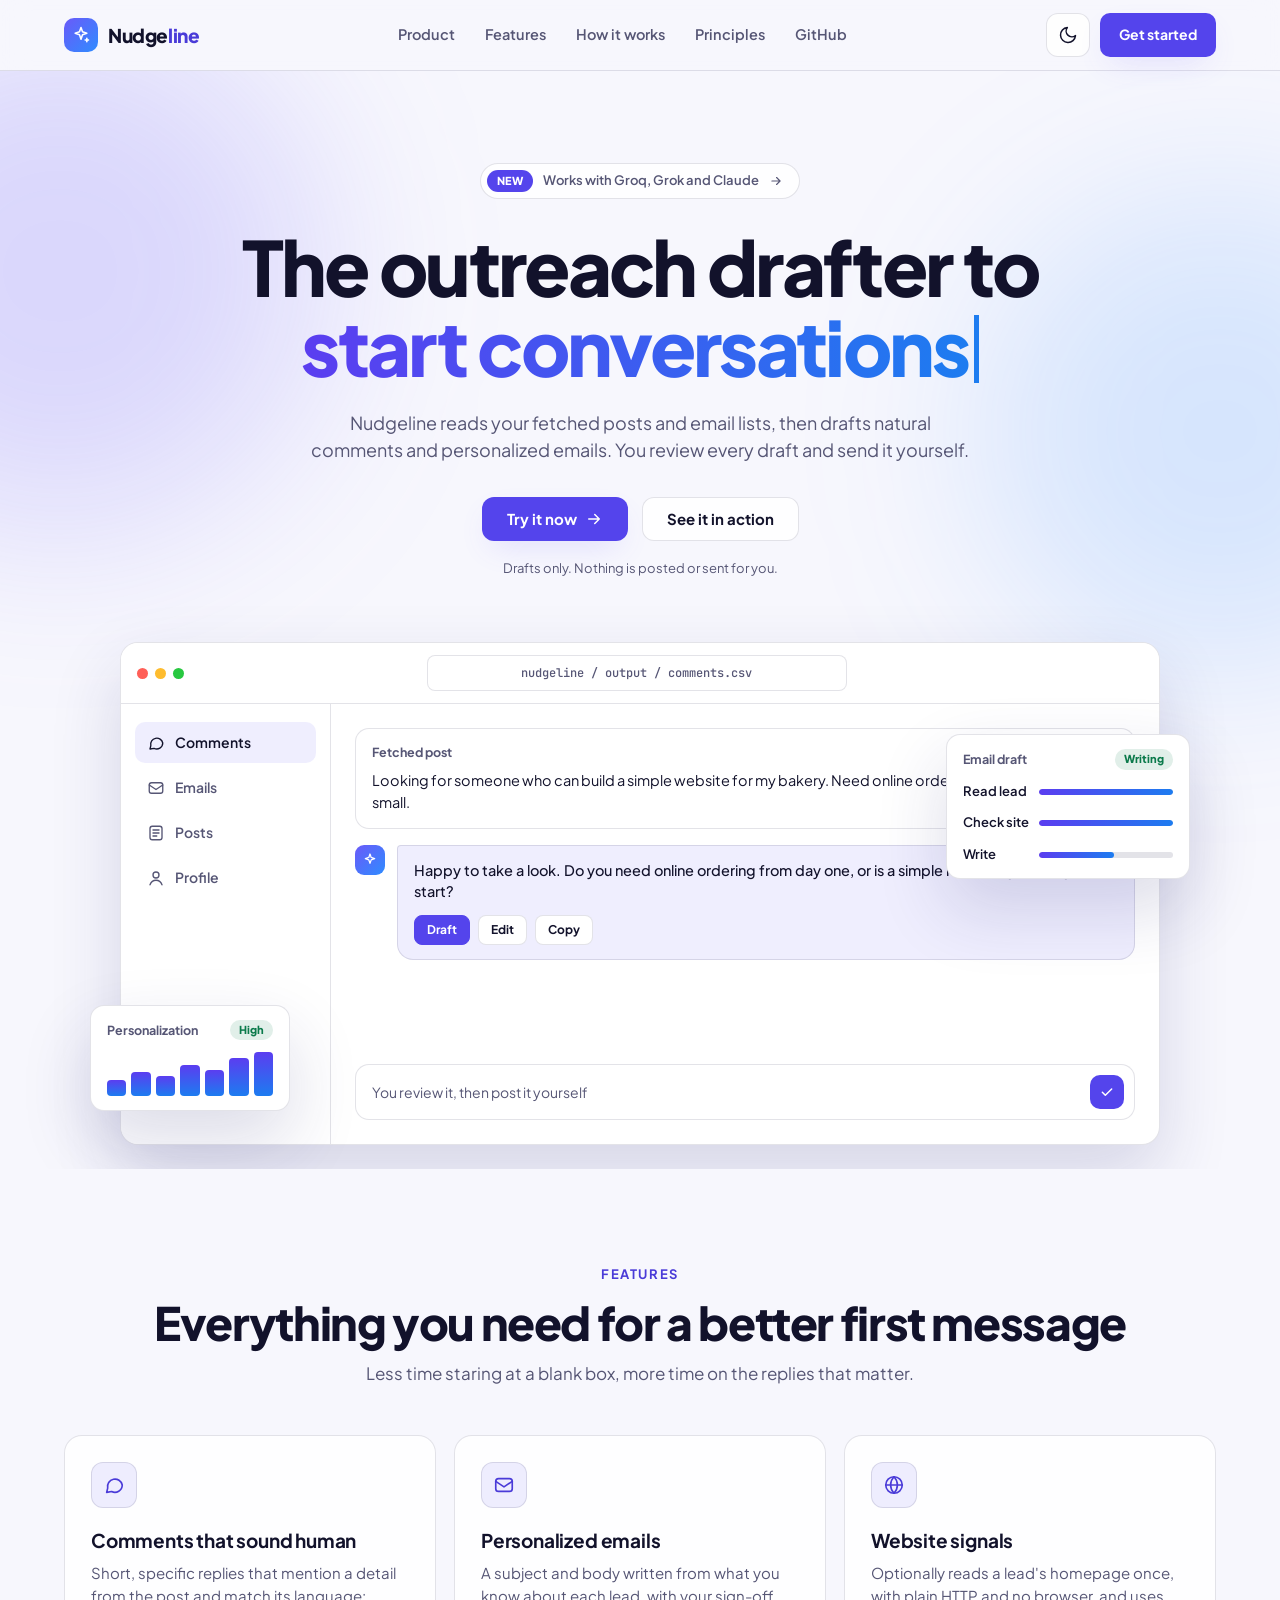
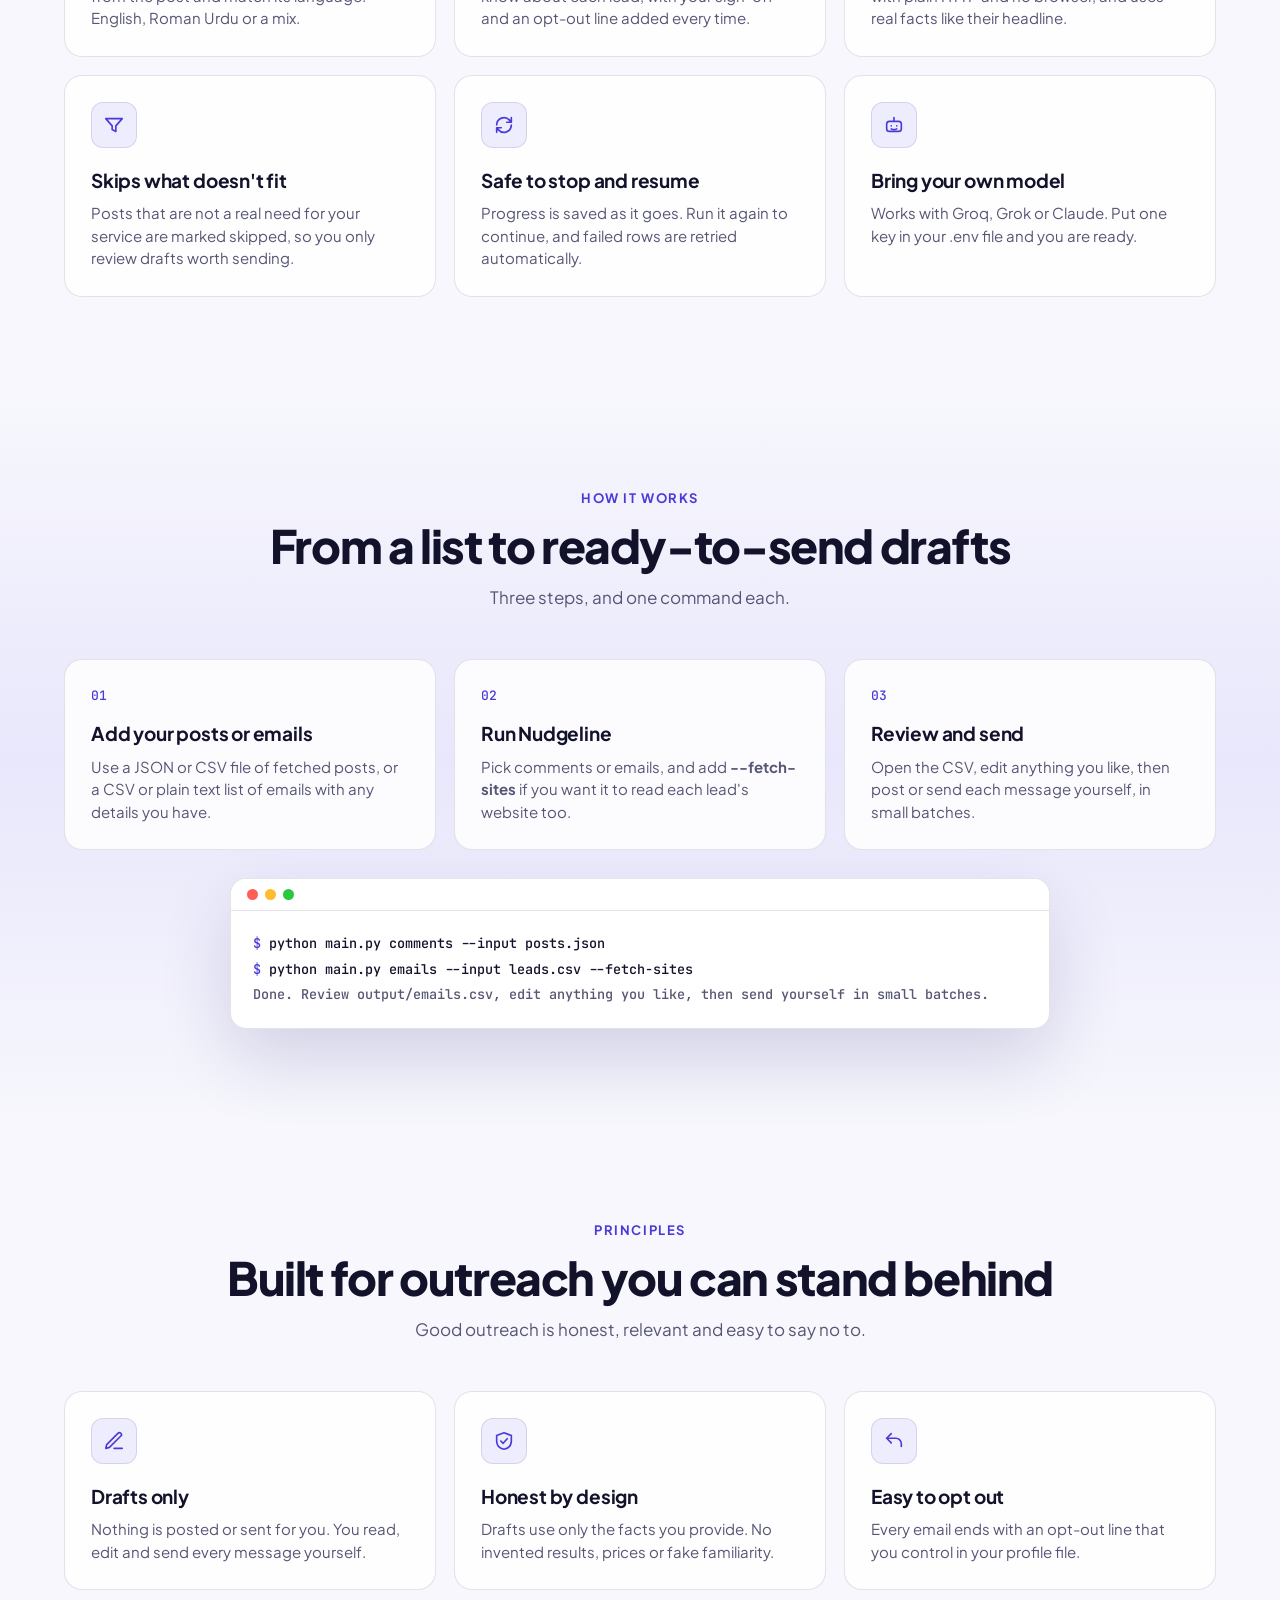
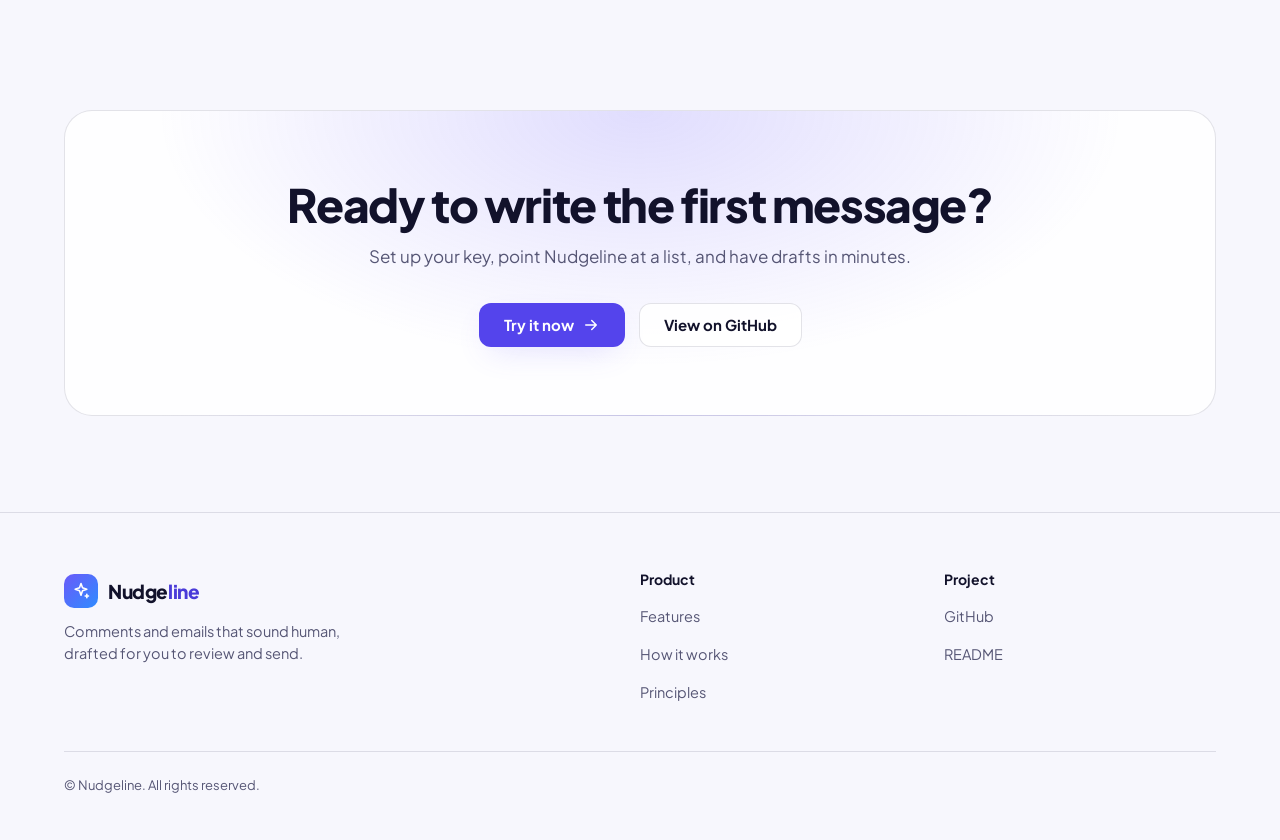
==== frontend/index.html @ d36d8e42 "Add landing page frontend" ====
<!doctype html>
<html lang="en" data-theme="dark">
<head>
  <meta charset="utf-8">
  <meta name="viewport" content="width=device-width, initial-scale=1">
  <title>Nudgeline: comments and emails that sound human</title>
  <meta name="description" content="Nudgeline drafts natural comments and personalized emails for your leads. You review every draft and send it yourself.">
  <meta name="color-scheme" content="dark light">
  <!-- Set the theme before first paint: saved choice, else the visitor's OS setting. -->
  <script>
    (function () {
      var t;
      try { t = localStorage.getItem('nudgeline-theme'); } catch (e) {}
      if (t !== 'light' && t !== 'dark') {
        t = window.matchMedia && window.matchMedia('(prefers-color-scheme: light)').matches ? 'light' : 'dark';
      }
      document.documentElement.setAttribute('data-theme', t);
    })();
  </script>
  <link href="https://fonts.googleapis.com/css2?family=Plus+Jakarta+Sans:wght@400;500;600;700;800&family=JetBrains+Mono:wght@500&display=swap" rel="stylesheet">
  <link rel="stylesheet" href="styles.css">
</head>
<body id="top">

  <header class="nav-wrap">
    <div class="nav">
      <a class="brand" href="#top" aria-label="Nudgeline home">
        <span class="logo"><svg width="20" height="20" viewBox="0 0 24 24" fill="none" stroke="currentColor" stroke-width="1.9" stroke-linecap="round" stroke-linejoin="round" aria-hidden="true"><path d="M12 3l1.8 5.2L19 10l-5.2 1.8L12 17l-1.8-5.2L5 10l5.2-1.8z"/><path d="M19 16v4M17 18h4"/></svg></span>
        <span>Nudge<em>line</em></span>
      </a>
      <nav class="nav-links" aria-label="Primary">
        <a href="#product">Product</a>
        <a href="#features">Features</a>
        <a href="#how">How it works</a>
        <a href="#principles">Principles</a>
        <a href="https://github.com/Hafsa-Anwar65/NudgeLine" target="_blank" rel="noopener">GitHub</a>
      </nav>
      <div class="nav-actions">
        <button class="icon-btn" id="theme-toggle" type="button" aria-label="Switch to light mode" title="Switch to light mode">
          <svg class="i-sun" width="20" height="20" viewBox="0 0 24 24" fill="none" stroke="currentColor" stroke-width="1.8" stroke-linecap="round" stroke-linejoin="round" aria-hidden="true"><circle cx="12" cy="12" r="4"/><path d="M12 2v2M12 20v2M4.9 4.9l1.4 1.4M17.7 17.7l1.4 1.4M2 12h2M20 12h2M4.9 19.1l1.4-1.4M17.7 6.3l1.4-1.4"/></svg>
          <svg class="i-moon" width="20" height="20" viewBox="0 0 24 24" fill="none" stroke="currentColor" stroke-width="1.8" stroke-linecap="round" stroke-linejoin="round" aria-hidden="true"><path d="M21 12.8A9 9 0 1 1 11.2 3a7 7 0 0 0 9.8 9.8z"/></svg>
        </button>
        <a class="btn btn-primary btn-sm" href="#how">Get started</a>
      </div>
    </div>
  </header>

  <main>
    <section class="hero">
      <div class="glow glow-1"></div>
      <div class="glow glow-2"></div>
      <div class="wrap">
        <a class="badge" href="#features">
          <span class="badge-new">New</span>
          <span>Works with Groq, Grok and Claude</span>
          <svg width="14" height="14" viewBox="0 0 24 24" fill="none" stroke="currentColor" stroke-width="2" stroke-linecap="round" stroke-linejoin="round" aria-hidden="true"><path d="M5 12h14M13 6l6 6-6 6"/></svg>
        </a>
        <h1 class="h1" aria-label="The outreach drafter to start conversations, write better emails, reply like a human">The outreach drafter to<br><span class="grad" id="typed">start conversations</span><span class="caret" aria-hidden="true"></span></h1>
        <p class="lead">Nudgeline reads your fetched posts and email lists, then drafts natural comments and personalized emails. You review every draft and send it yourself.</p>
        <div class="cta-row">
          <a class="btn btn-primary" href="#how">Try it now
            <svg width="18" height="18" viewBox="0 0 24 24" fill="none" stroke="currentColor" stroke-width="2" stroke-linecap="round" stroke-linejoin="round" aria-hidden="true"><path d="M5 12h14M13 6l6 6-6 6"/></svg>
          </a>
          <a class="btn btn-ghost" href="#product">See it in action</a>
        </div>
        <p class="fine">Drafts only. Nothing is posted or sent for you.</p>
      </div>

      <div class="stage" id="product" aria-hidden="true">
        <div class="window">
          <div class="win-bar">
            <div class="dots"><span class="dot" style="background:#ff5f57"></span><span class="dot" style="background:#febc2e"></span><span class="dot" style="background:#28c840"></span></div>
            <div class="url">nudgeline / output / comments.csv</div>
            <div style="width:54px"></div>
          </div>
          <div class="win-body">
            <div class="side">
              <div class="side-item on"><svg width="18" height="18" viewBox="0 0 24 24" fill="none" stroke="currentColor" stroke-width="1.8" stroke-linecap="round" stroke-linejoin="round"><path d="M21 12a8 8 0 0 1-11.6 7.1L4 20l1.1-4.6A8 8 0 1 1 21 12z"/></svg>Comments</div>
              <div class="side-item"><svg width="18" height="18" viewBox="0 0 24 24" fill="none" stroke="currentColor" stroke-width="1.8" stroke-linecap="round" stroke-linejoin="round"><rect x="3" y="5" width="18" height="14" rx="3"/><path d="M3 8l9 6 9-6"/></svg>Emails</div>
              <div class="side-item"><svg width="18" height="18" viewBox="0 0 24 24" fill="none" stroke="currentColor" stroke-width="1.8" stroke-linecap="round" stroke-linejoin="round"><rect x="4" y="3" width="16" height="18" rx="3"/><path d="M8 8h8M8 12h8M8 16h5"/></svg>Posts</div>
              <div class="side-item"><svg width="18" height="18" viewBox="0 0 24 24" fill="none" stroke="currentColor" stroke-width="1.8" stroke-linecap="round" stroke-linejoin="round"><circle cx="12" cy="8" r="4"/><path d="M4 21c1.5-4 4.5-6 8-6s6.5 2 8 6"/></svg>Profile</div>
            </div>
            <div class="chat">
              <div class="post-card">
                <div class="post-meta"><span>Fetched post</span><span>Relevant</span></div>
                <p class="post-text">Looking for someone who can build a simple website for my bakery. Need online ordering if possible. Budget is small.</p>
              </div>
              <div class="reply">
                <span class="avatar"><svg width="16" height="16" viewBox="0 0 24 24" fill="none" stroke="currentColor" stroke-width="1.9" stroke-linecap="round" stroke-linejoin="round"><path d="M12 3l1.8 5.2L19 10l-5.2 1.8L12 17l-1.8-5.2L5 10l5.2-1.8z"/></svg></span>
                <div class="draft">
                  <p>Happy to take a look. Do you need online ordering from day one, or is a simple menu page enough to start?</p>
                  <div class="draft-actions"><span class="chip primary">Draft</span><span class="chip">Edit</span><span class="chip">Copy</span></div>
                </div>
              </div>
              <div class="composer">
                <span>You review it, then post it yourself</span>
                <span class="send"><svg width="16" height="16" viewBox="0 0 24 24" fill="none" stroke="currentColor" stroke-width="2.2" stroke-linecap="round" stroke-linejoin="round"><path d="M5 12.5l4.5 4.5L19 7.5"/></svg></span>
              </div>
            </div>
          </div>
        </div>

        <div class="float float-stat">
          <div class="float-title"><span>Personalization</span><span class="pill">High</span></div>
          <div class="bars">
            <span style="height:38%"></span><span style="height:55%"></span><span style="height:46%"></span><span style="height:72%"></span><span style="height:60%"></span><span style="height:88%"></span><span style="height:100%"></span>
          </div>
        </div>
        <div class="float float-run">
          <div class="float-title"><span>Email draft</span><span class="pill">Writing</span></div>
          <div class="run-step"><span class="run-label">Read lead</span><span class="track"><i style="width:100%"></i></span></div>
          <div class="run-step"><span class="run-label">Check site</span><span class="track"><i style="width:100%"></i></span></div>
          <div class="run-step"><span class="run-label">Write</span><span class="track"><i style="width:56%"></i></span></div>
        </div>
      </div>
    </section>

    <section class="section" id="features">
      <div class="wrap">
        <div class="head">
          <div class="eyebrow">Features</div>
          <h2 class="h2">Everything you need for a better first message</h2>
          <p class="sub">Less time staring at a blank box, more time on the replies that matter.</p>
        </div>
        <div class="grid3">
          <div class="card">
            <div class="ico"><svg width="22" height="22" viewBox="0 0 24 24" fill="none" stroke="currentColor" stroke-width="1.8" stroke-linecap="round" stroke-linejoin="round" aria-hidden="true"><path d="M21 12a8 8 0 0 1-11.6 7.1L4 20l1.1-4.6A8 8 0 1 1 21 12z"/></svg></div>
            <h3>Comments that sound human</h3>
            <p>Short, specific replies that mention a detail from the post and match its language: English, Roman Urdu or a mix.</p>
          </div>
          <div class="card">
            <div class="ico"><svg width="22" height="22" viewBox="0 0 24 24" fill="none" stroke="currentColor" stroke-width="1.8" stroke-linecap="round" stroke-linejoin="round" aria-hidden="true"><rect x="3" y="5" width="18" height="14" rx="3"/><path d="M3 8l9 6 9-6"/></svg></div>
            <h3>Personalized emails</h3>
            <p>A subject and body written from what you know about each lead, with your sign-off and an opt-out line added every time.</p>
          </div>
          <div class="card">
            <div class="ico"><svg width="22" height="22" viewBox="0 0 24 24" fill="none" stroke="currentColor" stroke-width="1.8" stroke-linecap="round" stroke-linejoin="round" aria-hidden="true"><circle cx="12" cy="12" r="9"/><path d="M3 12h18M12 3c2.5 2.6 3.7 5.6 3.7 9s-1.2 6.4-3.7 9c-2.5-2.6-3.7-5.6-3.7-9S9.5 5.6 12 3z"/></svg></div>
            <h3>Website signals</h3>
            <p>Optionally reads a lead's homepage once, with plain HTTP and no browser, and uses real facts like their headline.</p>
          </div>
          <div class="card">
            <div class="ico"><svg width="22" height="22" viewBox="0 0 24 24" fill="none" stroke="currentColor" stroke-width="1.8" stroke-linecap="round" stroke-linejoin="round" aria-hidden="true"><path d="M3 5h18l-7 8v6l-4-2v-4z"/></svg></div>
            <h3>Skips what doesn't fit</h3>
            <p>Posts that are not a real need for your service are marked skipped, so you only review drafts worth sending.</p>
          </div>
          <div class="card">
            <div class="ico"><svg width="22" height="22" viewBox="0 0 24 24" fill="none" stroke="currentColor" stroke-width="1.8" stroke-linecap="round" stroke-linejoin="round" aria-hidden="true"><path d="M4 12a8 8 0 0 1 14-5.3L20 9M20 4v5h-5M20 12a8 8 0 0 1-14 5.3L4 15M4 20v-5h5"/></svg></div>
            <h3>Safe to stop and resume</h3>
            <p>Progress is saved as it goes. Run it again to continue, and failed rows are retried automatically.</p>
          </div>
          <div class="card">
            <div class="ico"><svg width="22" height="22" viewBox="0 0 24 24" fill="none" stroke="currentColor" stroke-width="1.8" stroke-linecap="round" stroke-linejoin="round" aria-hidden="true"><rect x="4" y="8" width="16" height="11" rx="3"/><path d="M12 4v4M9 13h.01M15 13h.01M9 16.2c1.8 1 4.2 1 6 0"/></svg></div>
            <h3>Bring your own model</h3>
            <p>Works with Groq, Grok or Claude. Put one key in your .env file and you are ready.</p>
          </div>
        </div>
      </div>
    </section>

    <section class="section band" id="how">
      <div class="wrap">
        <div class="head">
          <div class="eyebrow">How it works</div>
          <h2 class="h2">From a list to ready-to-send drafts</h2>
          <p class="sub">Three steps, and one command each.</p>
        </div>
        <div class="grid3">
          <div class="card">
            <div class="step-num">01</div>
            <h3>Add your posts or emails</h3>
            <p>Use a JSON or CSV file of fetched posts, or a CSV or plain text list of emails with any details you have.</p>
          </div>
          <div class="card">
            <div class="step-num">02</div>
            <h3>Run Nudgeline</h3>
            <p>Pick comments or emails, and add <strong>--fetch-sites</strong> if you want it to read each lead's website too.</p>
          </div>
          <div class="card">
            <div class="step-num">03</div>
            <h3>Review and send</h3>
            <p>Open the CSV, edit anything you like, then post or send each message yourself, in small batches.</p>
          </div>
        </div>
        <div class="terminal">
          <div class="win-bar">
            <div class="dots"><span class="dot" style="background:#ff5f57"></span><span class="dot" style="background:#febc2e"></span><span class="dot" style="background:#28c840"></span></div>
          </div>
<pre><span class="p">$ </span>python main.py comments --input posts.json
<span class="p">$ </span>python main.py emails --input leads.csv --fetch-sites
<span class="c">Done. Review output/emails.csv, edit anything you like, then send yourself in small batches.</span></pre>
        </div>
      </div>
    </section>

    <section class="section" id="principles">
      <div class="wrap">
        <div class="head">
          <div class="eyebrow">Principles</div>
          <h2 class="h2">Built for outreach you can stand behind</h2>
          <p class="sub">Good outreach is honest, relevant and easy to say no to.</p>
        </div>
        <div class="grid3">
          <div class="card">
            <div class="ico"><svg width="22" height="22" viewBox="0 0 24 24" fill="none" stroke="currentColor" stroke-width="1.8" stroke-linecap="round" stroke-linejoin="round" aria-hidden="true"><path d="M12 20h9M16.5 3.5a2.1 2.1 0 0 1 3 3L7 19l-4 1 1-4z"/></svg></div>
            <h3>Drafts only</h3>
            <p>Nothing is posted or sent for you. You read, edit and send every message yourself.</p>
          </div>
          <div class="card">
            <div class="ico"><svg width="22" height="22" viewBox="0 0 24 24" fill="none" stroke="currentColor" stroke-width="1.8" stroke-linecap="round" stroke-linejoin="round" aria-hidden="true"><path d="M12 3l8 3v6c0 4.5-3.2 8-8 9-4.8-1-8-4.5-8-9V6z"/><path d="M8.5 12l2.5 2.5 4.5-5"/></svg></div>
            <h3>Honest by design</h3>
            <p>Drafts use only the facts you provide. No invented results, prices or fake familiarity.</p>
          </div>
          <div class="card">
            <div class="ico"><svg width="22" height="22" viewBox="0 0 24 24" fill="none" stroke="currentColor" stroke-width="1.8" stroke-linecap="round" stroke-linejoin="round" aria-hidden="true"><path d="M9 14l-5-5 5-5"/><path d="M4 9h10a6 6 0 0 1 6 6v3"/></svg></div>
            <h3>Easy to opt out</h3>
            <p>Every email ends with an opt-out line that you control in your profile file.</p>
          </div>
        </div>
      </div>
    </section>

    <section class="section" id="cta" style="padding-top:24px">
      <div class="wrap">
        <div class="cta">
          <h2 class="h2" style="margin-top:0">Ready to write the first message?</h2>
          <p class="sub">Set up your key, point Nudgeline at a list, and have drafts in minutes.</p>
          <div class="cta-row">
            <a class="btn btn-primary" href="#how">Try it now
              <svg width="18" height="18" viewBox="0 0 24 24" fill="none" stroke="currentColor" stroke-width="2" stroke-linecap="round" stroke-linejoin="round" aria-hidden="true"><path d="M5 12h14M13 6l6 6-6 6"/></svg>
            </a>
            <a class="btn btn-ghost" href="https://github.com/Hafsa-Anwar65/NudgeLine" target="_blank" rel="noopener">View on GitHub</a>
          </div>
        </div>
      </div>
    </section>
  </main>

  <footer class="footer" id="footer">
    <div class="wrap">
      <div class="foot-grid">
        <div class="foot-brand">
          <a class="brand" href="#top" aria-label="Nudgeline home">
            <span class="logo"><svg width="20" height="20" viewBox="0 0 24 24" fill="none" stroke="currentColor" stroke-width="1.9" stroke-linecap="round" stroke-linejoin="round" aria-hidden="true"><path d="M12 3l1.8 5.2L19 10l-5.2 1.8L12 17l-1.8-5.2L5 10l5.2-1.8z"/><path d="M19 16v4M17 18h4"/></svg></span>
            <span style="color:var(--text)">Nudge<em>line</em></span>
          </a>
          <p>Comments and emails that sound human, drafted for you to review and send.</p>
        </div>
        <div class="foot-col">
          <h4>Product</h4>
          <a href="#features">Features</a>
          <a href="#how">How it works</a>
          <a href="#principles">Principles</a>
        </div>
        <div class="foot-col">
          <h4>Project</h4>
          <a href="https://github.com/Hafsa-Anwar65/NudgeLine" target="_blank" rel="noopener">GitHub</a>
          <a href="https://github.com/Hafsa-Anwar65/NudgeLine#readme" target="_blank" rel="noopener">README</a>
        </div>
      </div>
      <div class="copy">© Nudgeline. All rights reserved.</div>
    </div>
  </footer>

  <script src="script.js"></script>
</body>
</html>
---- frontend/styles.css ----
/* Nudgeline landing page. Theme tokens live on <html data-theme="dark|light">. */

*, *::before, *::after { box-sizing: border-box; }
html { scroll-behavior: smooth; }
@media (prefers-reduced-motion: reduce) { html { scroll-behavior: auto; } }
body {
  margin: 0;
  font-family: 'Plus Jakarta Sans', system-ui, sans-serif;
  background: var(--bg);
  color: var(--text);
  line-height: 1.5;
  -webkit-font-smoothing: antialiased;
  overflow-x: hidden;
}
a { color: inherit; text-decoration: none; }
section[id], footer[id] { scroll-margin-top: 84px; }

:root[data-theme="dark"] {
  color-scheme: dark;
  --bg: #07070d; --bg-2: #0c0c16; --surface: rgba(255,255,255,.045); --surface-solid: #11111d;
  --border: rgba(255,255,255,.1); --text: #f3f3fb; --muted: #a4a4bb;
  --accent: #6a5af9; --accent-ink: #ffffff; --accent-text: #aaa0ff; --ico-bg: rgba(106,90,249,.16);
  --grad-a: #9b8cff; --grad-b: #57b0ff; --glow-a: rgba(106,90,249,.34); --glow-b: rgba(48,140,255,.24);
  --nav-bg: rgba(7,7,13,.72); --shadow: 0 30px 80px rgba(0,0,0,.55); --ok: #3ddc97; --ok-bg: rgba(61,220,151,.14);
}
:root[data-theme="light"] {
  color-scheme: light;
  --bg: #f7f7fd; --bg-2: #ffffff; --surface: rgba(255,255,255,.85); --surface-solid: #ffffff;
  --border: rgba(24,24,70,.12); --text: #12122b; --muted: #565675;
  --accent: #5444ec; --accent-ink: #ffffff; --accent-text: #4a3bd8; --ico-bg: rgba(84,68,236,.09);
  --grad-a: #5b3df0; --grad-b: #1d7cf0; --glow-a: rgba(106,90,249,.2); --glow-b: rgba(48,140,255,.16);
  --nav-bg: rgba(247,247,253,.8); --shadow: 0 30px 70px rgba(40,40,110,.16); --ok: #0b7a4b; --ok-bg: rgba(11,122,75,.12);
}

.wrap { max-width: 1200px; margin: 0 auto; padding: 0 24px; position: relative; }

/* nav */
.nav-wrap {
  position: sticky; top: 0; z-index: 20;
  background: var(--nav-bg);
  backdrop-filter: blur(14px); -webkit-backdrop-filter: blur(14px);
  border-bottom: 1px solid var(--border);
}
.nav { max-width: 1200px; margin: 0 auto; padding: 12px 24px; display: flex; align-items: center; justify-content: space-between; gap: 16px; flex-wrap: wrap; }
.brand { display: flex; align-items: center; gap: 10px; font-weight: 800; font-size: 19px; letter-spacing: -.02em; min-height: 44px; }
.brand em { font-style: normal; color: var(--accent-text); }
.logo { width: 34px; height: 34px; border-radius: 10px; display: grid; place-items: center; color: #fff; background: linear-gradient(135deg, #6a5af9, #2f8cff); }
.nav-links { display: flex; gap: 30px; font-size: 14.5px; font-weight: 600; color: var(--muted); }
.nav-links a { padding: 12px 0; }
.nav-links a:hover { color: var(--text); }
.nav-actions { display: flex; align-items: center; gap: 10px; }
@media (max-width: 860px) {
  .nav-links { order: 3; width: 100%; justify-content: space-between; gap: 12px; overflow-x: auto; }
}

/* buttons */
.btn {
  display: inline-flex; align-items: center; justify-content: center; gap: 8px;
  font-family: inherit; font-weight: 700; font-size: 15px; min-height: 44px;
  border-radius: 12px; padding: 0 24px; border: 1px solid transparent; cursor: pointer;
  transition: transform .15s ease, box-shadow .2s ease, background .2s ease;
}
.btn:hover { transform: translateY(-1px); }
.btn:focus-visible, .icon-btn:focus-visible, a:focus-visible { outline: 2px solid var(--accent); outline-offset: 3px; border-radius: 10px; }
.btn-primary { background: var(--accent); color: var(--accent-ink); box-shadow: 0 12px 32px -10px var(--glow-a); }
.btn-primary:hover { box-shadow: 0 16px 38px -8px var(--glow-a); }
.btn-ghost { background: var(--surface); border-color: var(--border); color: var(--text); }
.btn-sm { font-size: 14px; padding: 0 18px; border-radius: 10px; }
.icon-btn {
  width: 44px; height: 44px; border-radius: 12px; border: 1px solid var(--border);
  background: var(--surface); color: var(--text); display: grid; place-items: center; cursor: pointer;
  transition: background .2s ease;
}
.icon-btn:hover { background: var(--ico-bg); }
:root[data-theme="dark"] .i-moon { display: none; }
:root[data-theme="light"] .i-sun { display: none; }

/* hero */
.hero { position: relative; padding: 92px 0 24px; text-align: center; overflow: hidden; }
.glow { position: absolute; pointer-events: none; border-radius: 50%; filter: blur(90px); }
.glow-1 { width: 520px; height: 520px; left: -200px; top: -60px; background: var(--glow-a); }
.glow-2 { width: 480px; height: 480px; right: -180px; top: 120px; background: var(--glow-b); }
.badge { display: inline-flex; align-items: center; gap: 10px; padding: 6px 16px 6px 6px; border: 1px solid var(--border); background: var(--surface); border-radius: 999px; font-size: 13px; font-weight: 600; color: var(--muted); }
.badge:hover { border-color: var(--accent); }
.badge-new { background: var(--accent); color: var(--accent-ink); border-radius: 999px; padding: 3px 10px; font-size: 11px; font-weight: 800; letter-spacing: .06em; text-transform: uppercase; }
.h1 { font-size: clamp(40px, 6.4vw, 76px); line-height: 1.05; letter-spacing: -.035em; font-weight: 800; margin: 28px 0 22px; }
.grad {
  color: var(--grad-b);
  background: linear-gradient(90deg, var(--grad-a), var(--grad-b));
  -webkit-background-clip: text; background-clip: text; -webkit-text-fill-color: transparent;
}
.caret { display: inline-block; width: .06em; height: .9em; margin-left: .07em; background: var(--grad-b); vertical-align: -.08em; animation: blink 1s steps(1) infinite; }
@keyframes blink { 50% { opacity: 0; } }
@media (prefers-reduced-motion: reduce) {
  .caret { animation: none; }
  .btn, .card { transition: none; }
}
.lead { max-width: 660px; margin: 0 auto; font-size: 18px; color: var(--muted); }
.cta-row { display: flex; gap: 14px; justify-content: center; flex-wrap: wrap; margin-top: 34px; }
.fine { margin-top: 18px; font-size: 13px; color: var(--muted); }

/* product window */
.stage { position: relative; max-width: 1088px; margin: 64px auto 0; padding: 0 24px; }
.window { border: 1px solid var(--border); border-radius: 18px; background: var(--surface-solid); box-shadow: var(--shadow); overflow: hidden; text-align: left; }
.win-bar { display: flex; align-items: center; gap: 14px; padding: 12px 16px; border-bottom: 1px solid var(--border); background: var(--bg-2); }
.dots { display: flex; gap: 7px; }
.dot { width: 11px; height: 11px; border-radius: 50%; }
.url { flex: 1; max-width: 420px; margin: 0 auto; text-align: center; font-family: 'JetBrains Mono', monospace; font-weight: 500; font-size: 12px; color: var(--muted); background: var(--surface); border: 1px solid var(--border); border-radius: 8px; padding: 8px 12px; }
.win-body { display: grid; grid-template-columns: 210px minmax(0, 1fr); min-height: 440px; }
.side { border-right: 1px solid var(--border); padding: 18px 14px; display: flex; flex-direction: column; gap: 4px; background: var(--bg-2); }
.side-item { display: flex; align-items: center; gap: 10px; padding: 10px 12px; border-radius: 10px; font-size: 14px; font-weight: 600; color: var(--muted); }
.side-item.on { background: var(--ico-bg); color: var(--text); }
.chat { padding: 24px; display: flex; flex-direction: column; gap: 16px; }
.post-card { border: 1px solid var(--border); border-radius: 14px; padding: 14px 16px; background: var(--bg-2); }
.post-meta { display: flex; align-items: center; justify-content: space-between; gap: 8px; font-size: 12.5px; font-weight: 700; color: var(--muted); margin-bottom: 8px; }
.post-text { font-size: 14.5px; margin: 0; }
.reply { display: flex; gap: 12px; align-items: flex-start; }
.avatar { flex: none; width: 30px; height: 30px; border-radius: 9px; display: grid; place-items: center; color: #fff; background: linear-gradient(135deg, #6a5af9, #2f8cff); }
.draft { flex: 1; min-width: 0; background: var(--ico-bg); border: 1px solid var(--border); border-radius: 4px 16px 16px 16px; padding: 14px 16px; }
.draft p { margin: 0 0 12px; font-size: 14.5px; font-weight: 500; }
.draft-actions { display: flex; gap: 8px; flex-wrap: wrap; }
.chip { font-size: 12px; font-weight: 700; padding: 5px 12px; border-radius: 8px; border: 1px solid var(--border); background: var(--surface-solid); color: var(--text); }
.chip.primary { background: var(--accent); border-color: var(--accent); color: var(--accent-ink); }
.composer { margin-top: auto; border: 1px solid var(--border); border-radius: 14px; padding: 10px 10px 10px 16px; display: flex; justify-content: space-between; align-items: center; color: var(--muted); font-size: 14px; background: var(--bg-2); }
.send { width: 34px; height: 34px; border-radius: 10px; background: var(--accent); color: var(--accent-ink); display: grid; place-items: center; }
.float { position: absolute; background: var(--surface-solid); border: 1px solid var(--border); border-radius: 14px; box-shadow: var(--shadow); padding: 14px 16px; text-align: left; }
.float-stat { left: -6px; bottom: 34px; width: 200px; }
.float-run { right: -6px; top: 92px; width: 244px; }
.float-title { font-size: 12.5px; font-weight: 700; color: var(--muted); display: flex; align-items: center; justify-content: space-between; gap: 8px; }
.pill { font-size: 11px; font-weight: 800; border-radius: 999px; padding: 2px 9px; color: var(--ok); background: var(--ok-bg); }
.bars { display: flex; align-items: flex-end; gap: 5px; height: 44px; margin-top: 12px; }
.bars span { flex: 1; border-radius: 4px; background: linear-gradient(180deg, var(--grad-a), var(--grad-b)); }
.run-step { display: flex; align-items: center; gap: 10px; margin-top: 12px; font-size: 13px; font-weight: 600; }
.run-label { width: 66px; flex: none; }
.track { flex: 1; height: 6px; border-radius: 6px; background: var(--border); overflow: hidden; }
.track i { display: block; height: 100%; border-radius: 6px; background: linear-gradient(90deg, var(--grad-a), var(--grad-b)); }
@media (max-width: 900px) { .float { display: none; } }
@media (max-width: 760px) {
  .win-body { grid-template-columns: minmax(0, 1fr); }
  .side { display: none; }
}

/* sections */
.section { padding: 96px 0; position: relative; }
.head { text-align: center; }
.eyebrow { font-size: 13px; font-weight: 700; letter-spacing: .12em; text-transform: uppercase; color: var(--accent-text); }
.h2 { font-size: clamp(30px, 4vw, 46px); letter-spacing: -.03em; line-height: 1.1; font-weight: 800; margin: 12px 0 14px; }
.sub { color: var(--muted); font-size: 17px; max-width: 620px; margin: 0 auto; }
.grid3 { display: grid; grid-template-columns: repeat(auto-fit, minmax(min(100%, 300px), 1fr)); gap: 18px; margin-top: 48px; }
.card { background: var(--surface); border: 1px solid var(--border); border-radius: 18px; padding: 26px; transition: transform .2s ease, border-color .2s ease; }
.card:hover { transform: translateY(-3px); border-color: var(--accent); }
.ico { width: 46px; height: 46px; border-radius: 12px; display: grid; place-items: center; color: var(--accent-text); background: var(--ico-bg); border: 1px solid var(--border); margin-bottom: 18px; }
.card h3 { margin: 0 0 8px; font-size: 19px; letter-spacing: -.01em; }
.card p { margin: 0; color: var(--muted); font-size: 15px; }
.step-num { font-family: 'JetBrains Mono', monospace; font-weight: 500; font-size: 13px; color: var(--accent-text); margin-bottom: 14px; }
.band { background: linear-gradient(180deg, transparent, var(--ico-bg), transparent); }
.terminal { margin: 28px auto 0; max-width: 820px; border: 1px solid var(--border); border-radius: 16px; background: var(--surface-solid); box-shadow: var(--shadow); overflow: hidden; text-align: left; }
.terminal .win-bar { padding: 10px 16px; }
.terminal pre { margin: 0; padding: 20px 22px; overflow-x: auto; font-family: 'JetBrains Mono', monospace; font-weight: 500; font-size: 13.5px; line-height: 1.9; color: var(--text); }
.terminal .p { color: var(--accent-text); user-select: none; }
.terminal .c { color: var(--muted); }
.cta { border: 1px solid var(--border); border-radius: 28px; padding: 68px 28px; text-align: center; background: radial-gradient(60% 120% at 50% 0%, var(--glow-a), transparent 70%), var(--surface); }

/* footer */
.footer { border-top: 1px solid var(--border); padding: 56px 0 44px; color: var(--muted); font-size: 14.5px; }
.foot-grid { display: grid; grid-template-columns: minmax(0, 2fr) repeat(2, minmax(0, 1fr)); gap: 32px; }
.foot-col h4 { margin: 0 0 8px; color: var(--text); font-size: 14px; }
.foot-col a { display: block; padding: 8px 0; }
.foot-col a:hover { color: var(--text); }
.foot-brand p { max-width: 320px; margin: 8px 0 0; }
.copy { margin-top: 40px; padding-top: 24px; border-top: 1px solid var(--border); font-size: 13px; }
@media (max-width: 760px) {
  .foot-grid { grid-template-columns: repeat(2, minmax(0, 1fr)); }
  .foot-brand { grid-column: 1 / -1; }
}
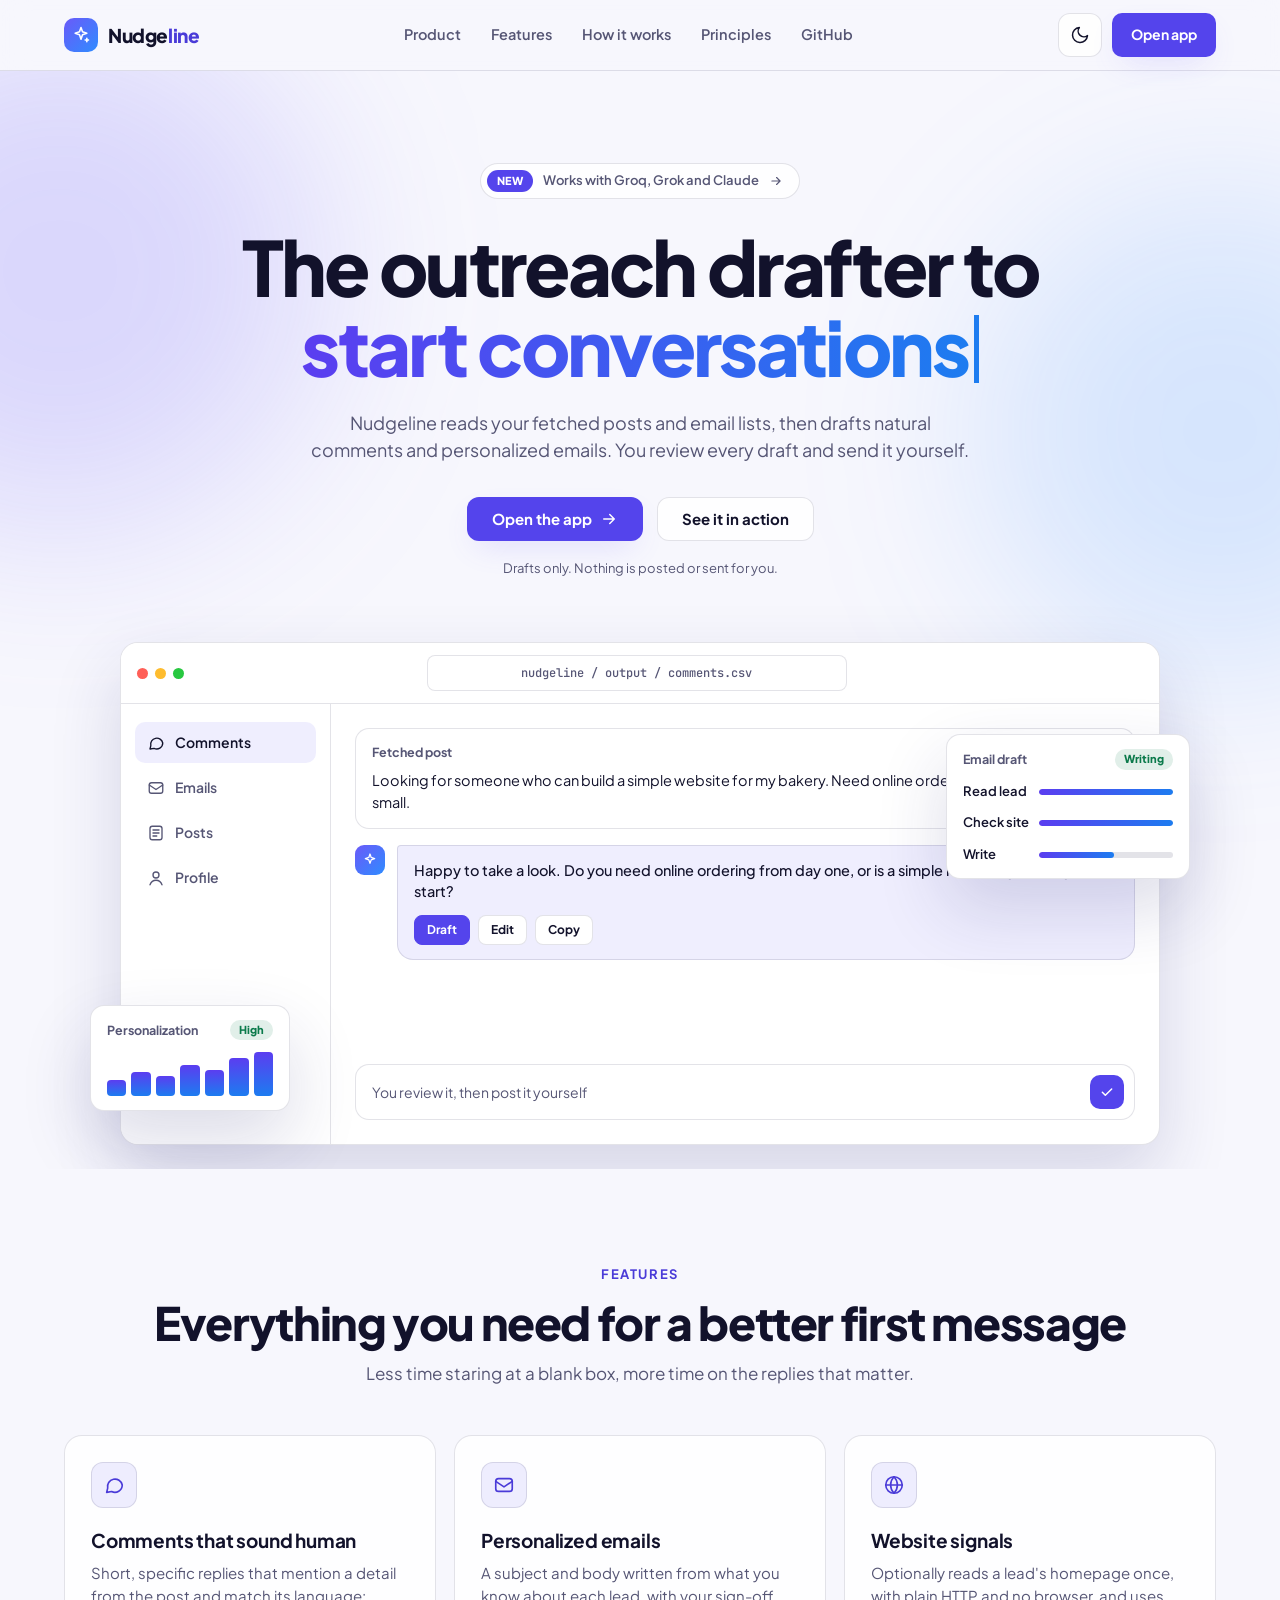
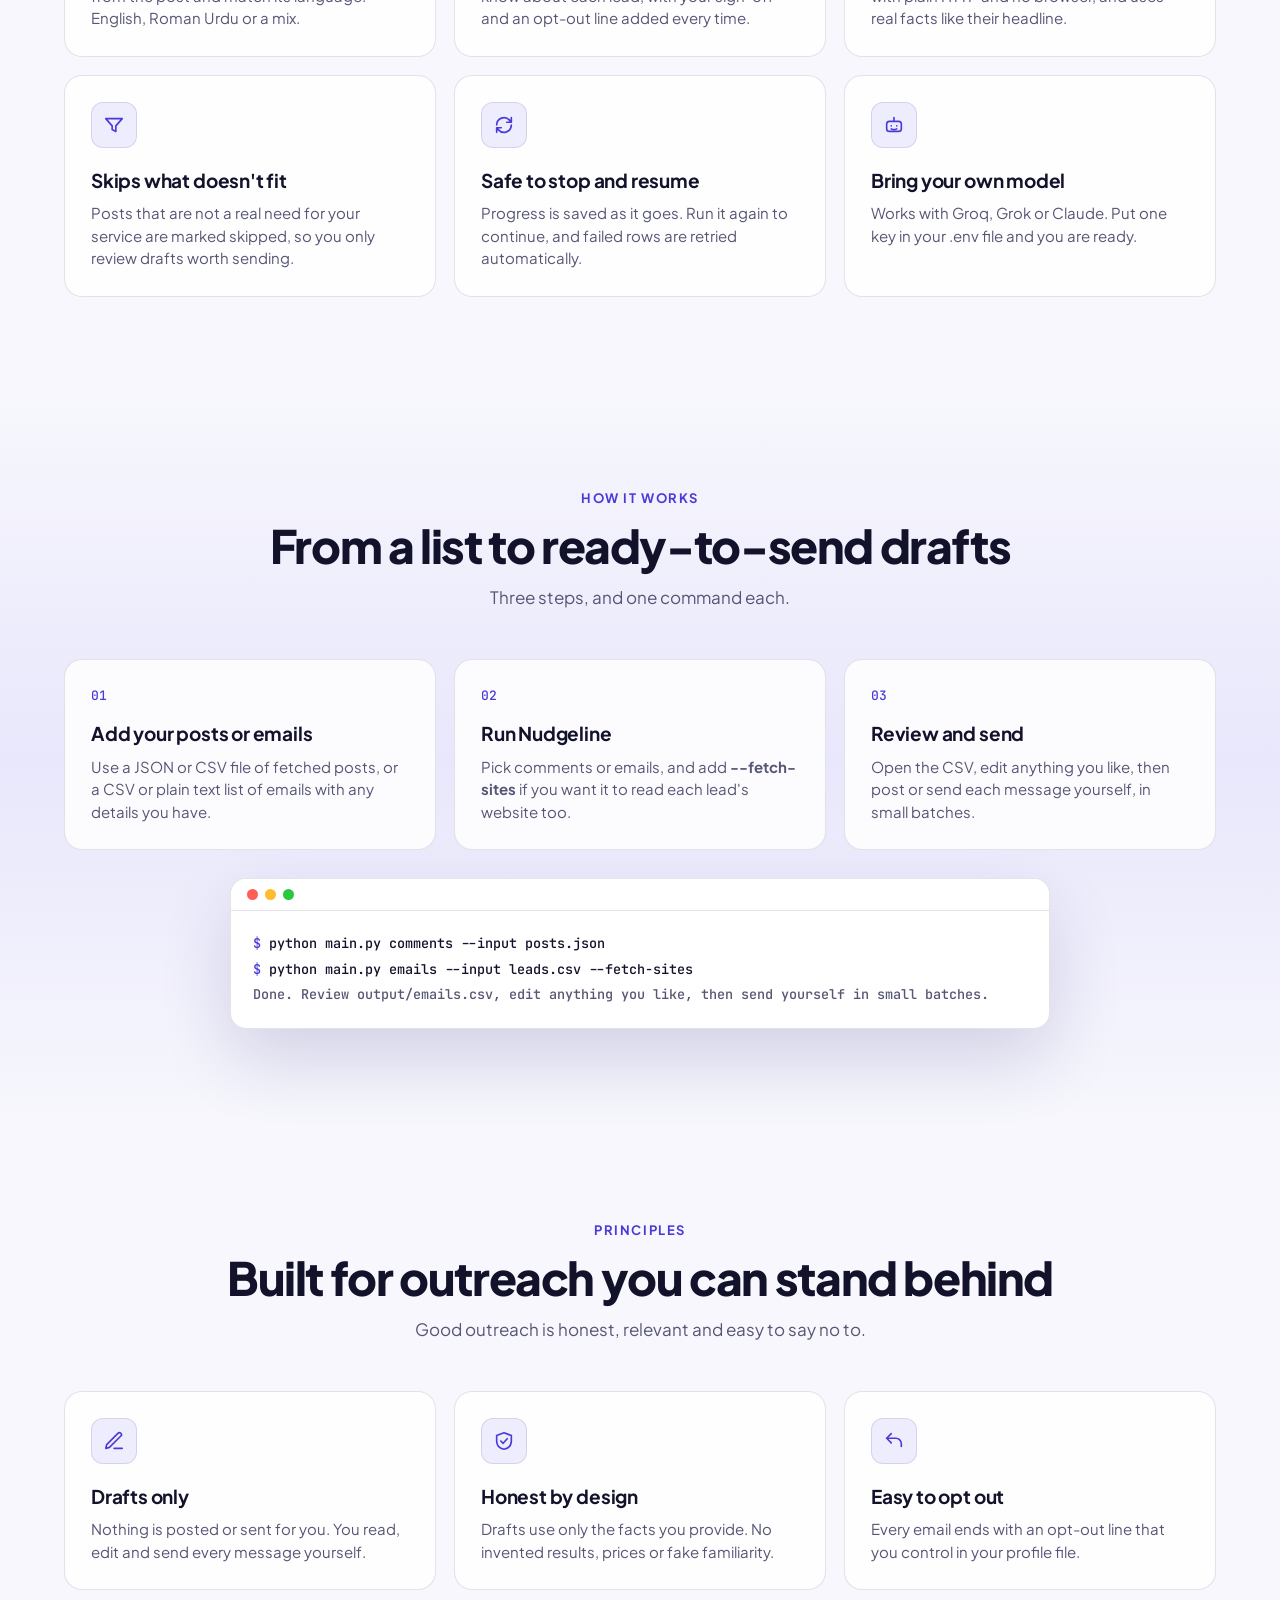
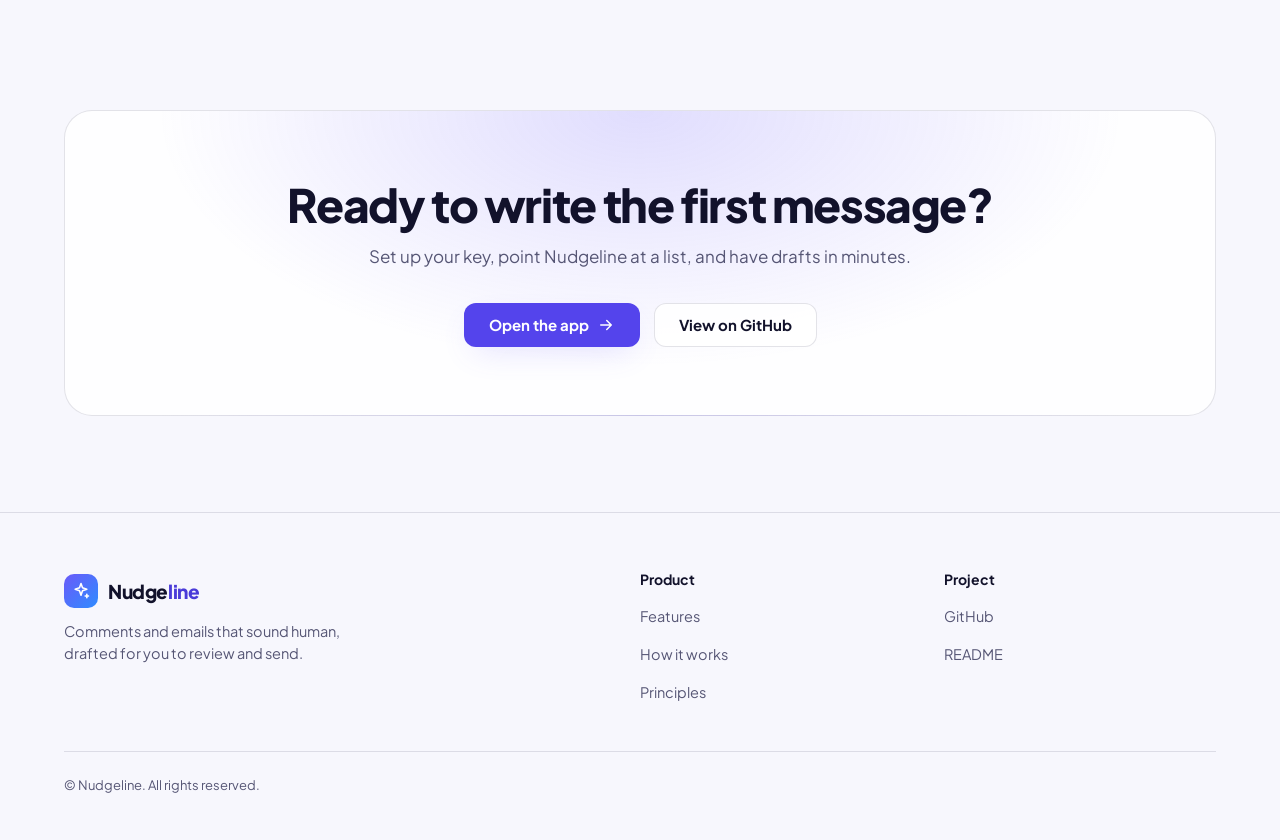
==== commit ad4baca1: "Add web app, quality checks, review step, landing page link and n8n kit" ====
--- a/frontend/index.html
+++ b/frontend/index.html
@@ -40,7 +40,7 @@
           <svg class="i-sun" width="20" height="20" viewBox="0 0 24 24" fill="none" stroke="currentColor" stroke-width="1.8" stroke-linecap="round" stroke-linejoin="round" aria-hidden="true"><circle cx="12" cy="12" r="4"/><path d="M12 2v2M12 20v2M4.9 4.9l1.4 1.4M17.7 17.7l1.4 1.4M2 12h2M20 12h2M4.9 19.1l1.4-1.4M17.7 6.3l1.4-1.4"/></svg>
           <svg class="i-moon" width="20" height="20" viewBox="0 0 24 24" fill="none" stroke="currentColor" stroke-width="1.8" stroke-linecap="round" stroke-linejoin="round" aria-hidden="true"><path d="M21 12.8A9 9 0 1 1 11.2 3a7 7 0 0 0 9.8 9.8z"/></svg>
         </button>
-        <a class="btn btn-primary btn-sm" href="#how">Get started</a>
+        <a class="btn btn-primary btn-sm" href="/app" data-app>Open app</a>
       </div>
     </div>
   </header>
@@ -58,7 +58,7 @@
         <h1 class="h1" aria-label="The outreach drafter to start conversations, write better emails, reply like a human">The outreach drafter to<br><span class="grad" id="typed">start conversations</span><span class="caret" aria-hidden="true"></span></h1>
         <p class="lead">Nudgeline reads your fetched posts and email lists, then drafts natural comments and personalized emails. You review every draft and send it yourself.</p>
         <div class="cta-row">
-          <a class="btn btn-primary" href="#how">Try it now
+          <a class="btn btn-primary" href="/app" data-app>Open the app
             <svg width="18" height="18" viewBox="0 0 24 24" fill="none" stroke="currentColor" stroke-width="2" stroke-linecap="round" stroke-linejoin="round" aria-hidden="true"><path d="M5 12h14M13 6l6 6-6 6"/></svg>
           </a>
           <a class="btn btn-ghost" href="#product">See it in action</a>
@@ -225,7 +225,7 @@
           <h2 class="h2" style="margin-top:0">Ready to write the first message?</h2>
           <p class="sub">Set up your key, point Nudgeline at a list, and have drafts in minutes.</p>
           <div class="cta-row">
-            <a class="btn btn-primary" href="#how">Try it now
+            <a class="btn btn-primary" href="/app" data-app>Open the app
               <svg width="18" height="18" viewBox="0 0 24 24" fill="none" stroke="currentColor" stroke-width="2" stroke-linecap="round" stroke-linejoin="round" aria-hidden="true"><path d="M5 12h14M13 6l6 6-6 6"/></svg>
             </a>
             <a class="btn btn-ghost" href="https://github.com/Hafsa-Anwar65/NudgeLine" target="_blank" rel="noopener">View on GitHub</a>
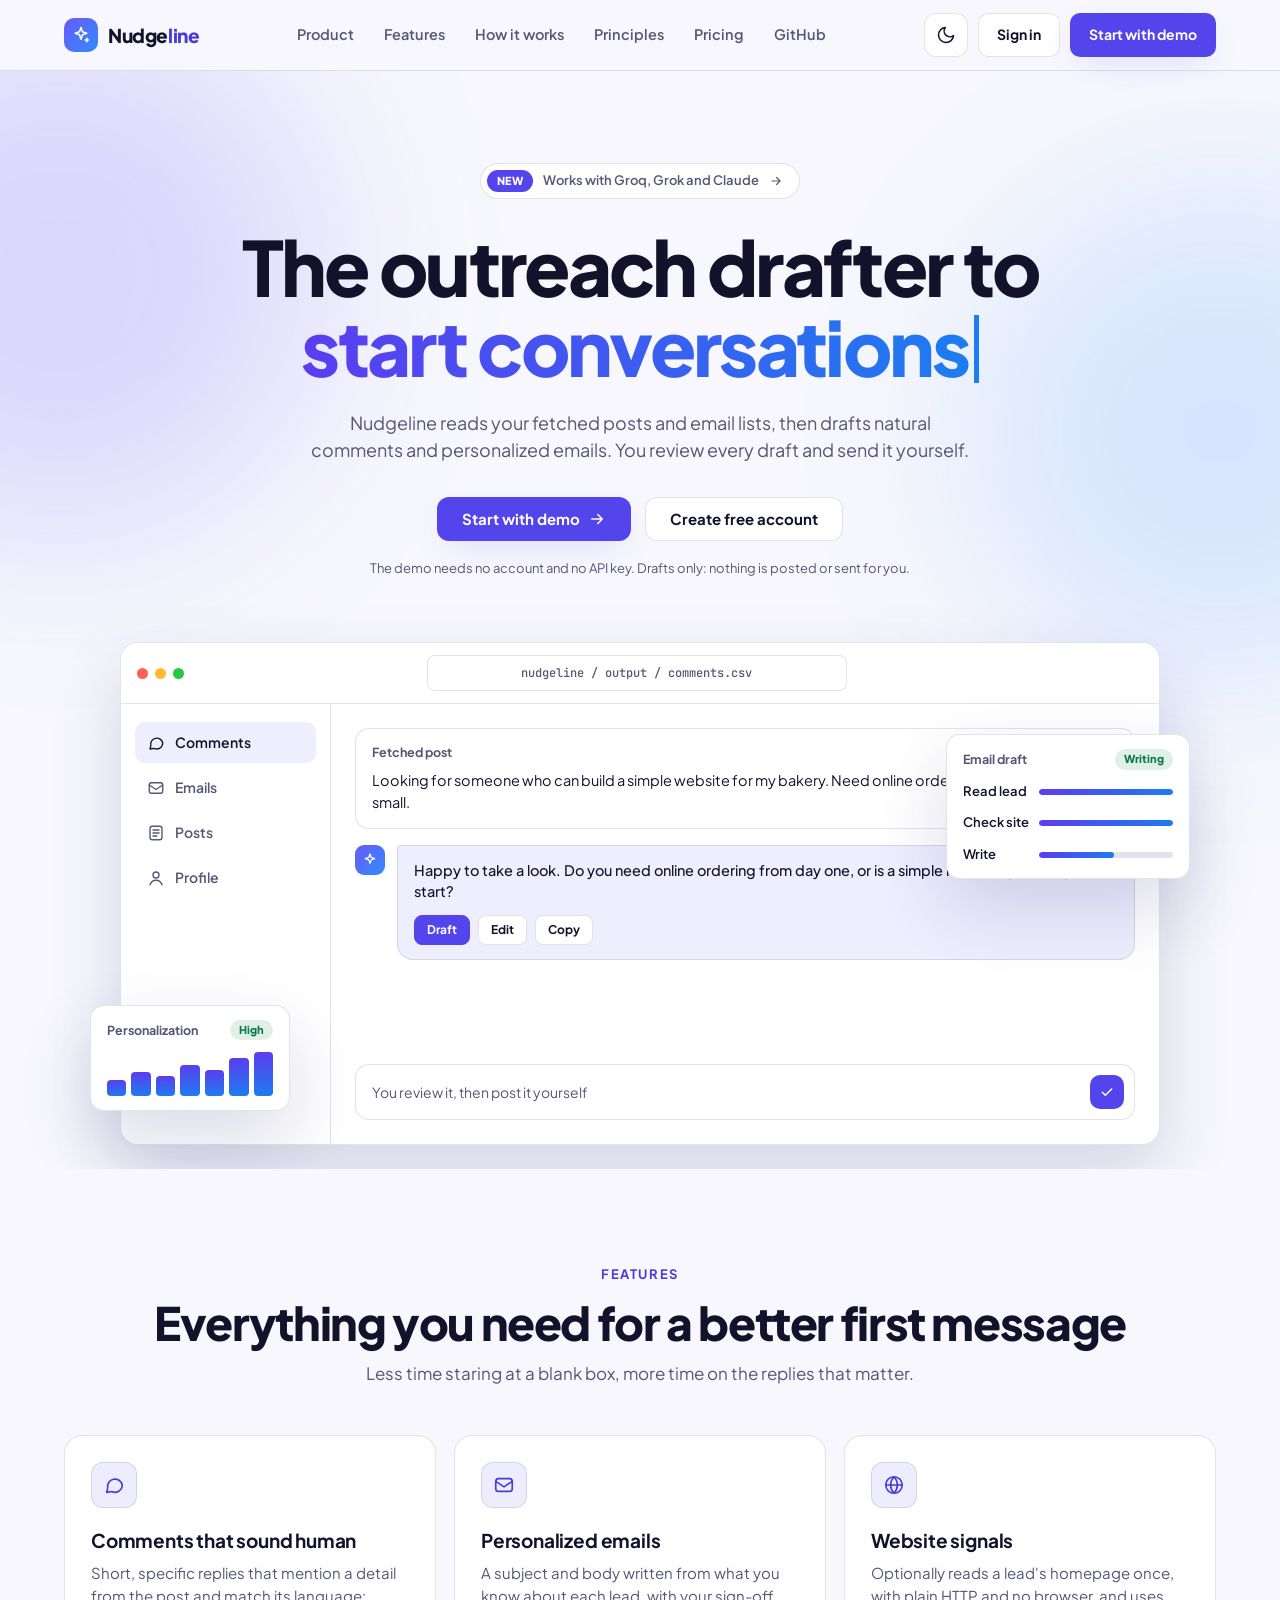
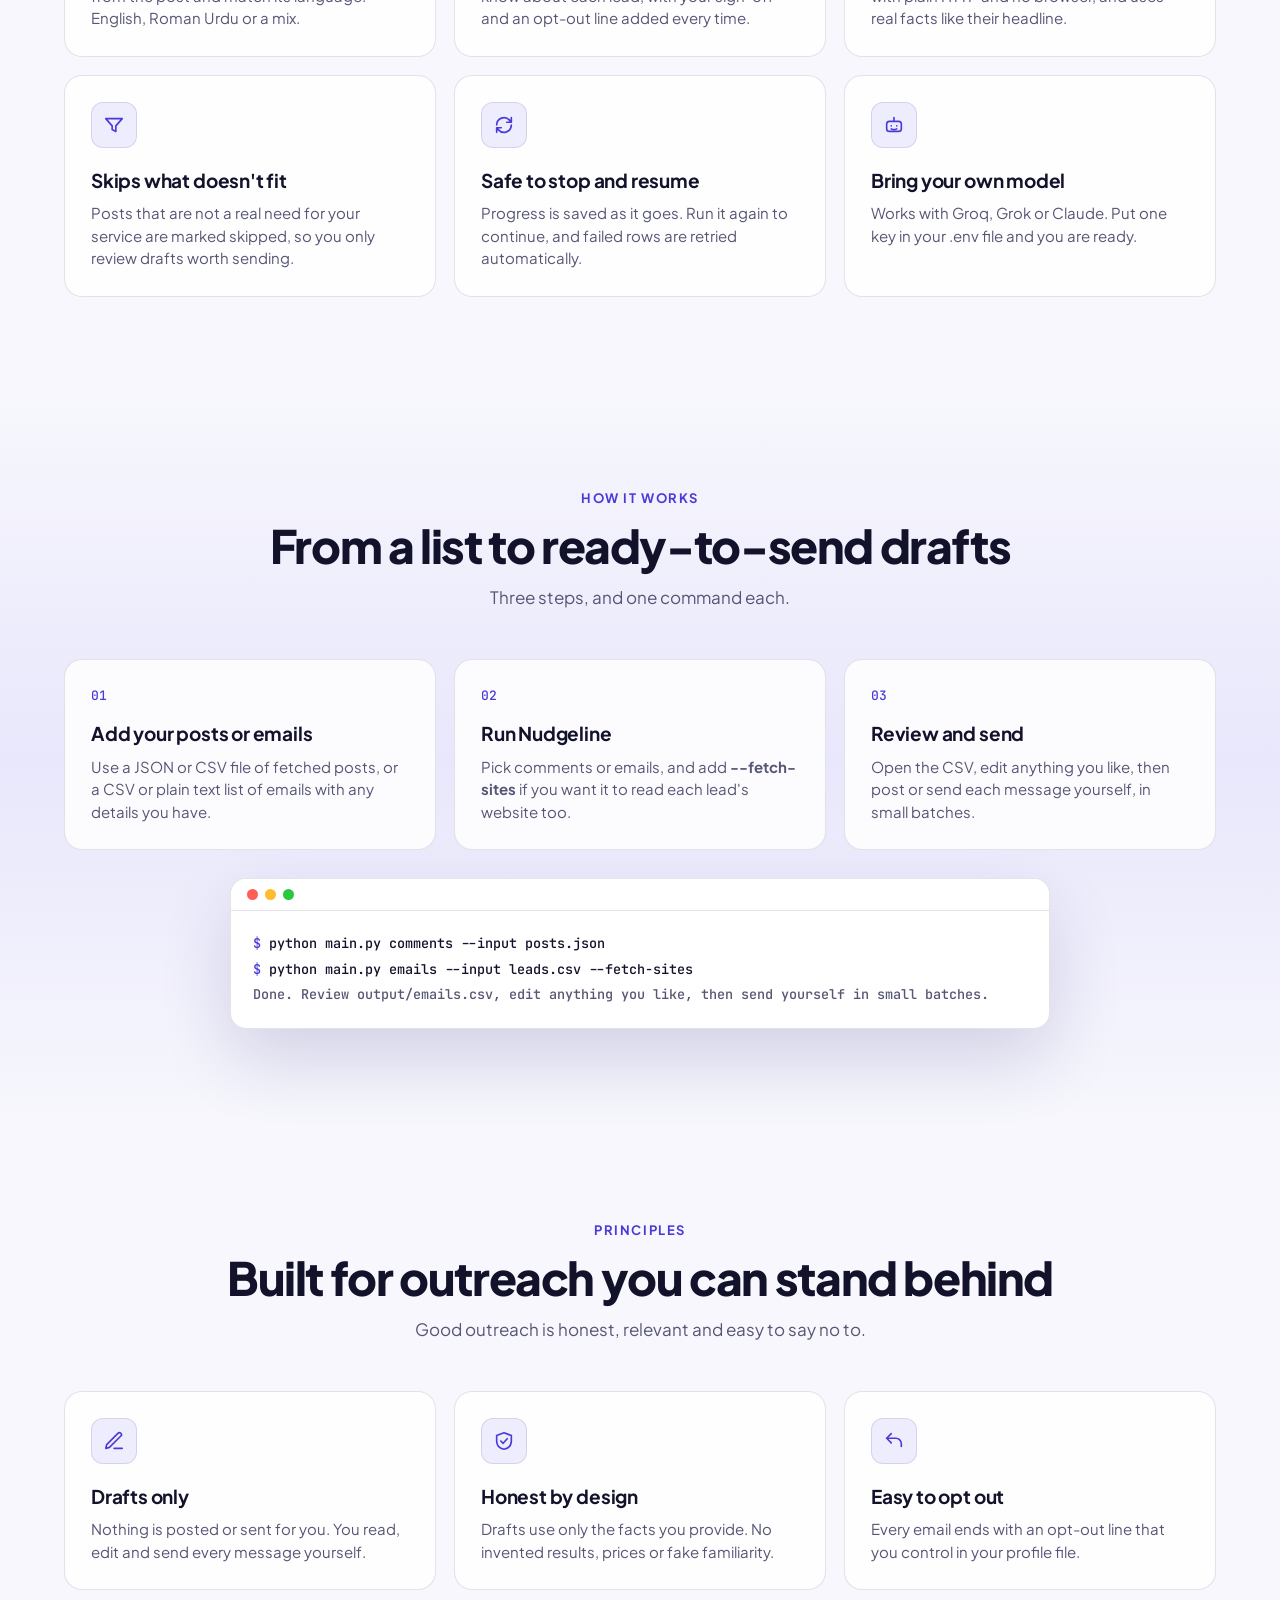
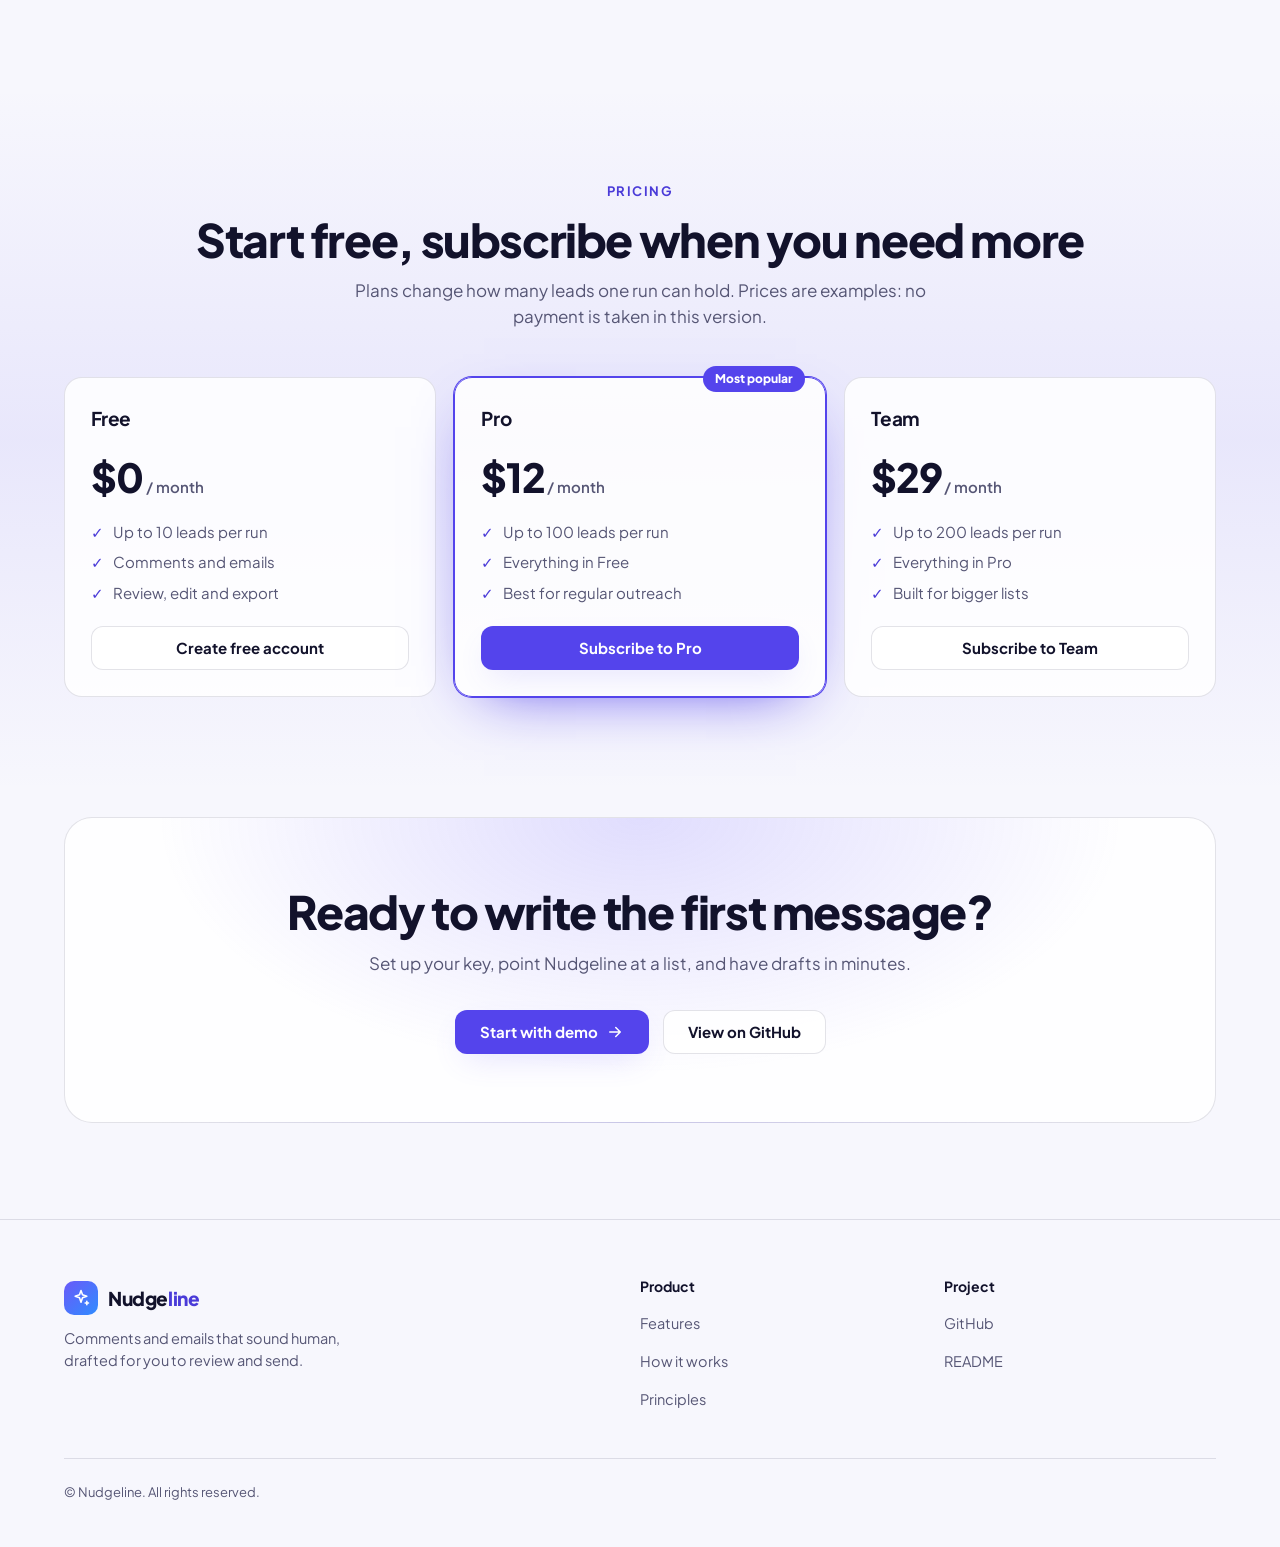
==== commit 938ca49f: "Add accounts, plans and demo mode" ====
--- a/frontend/index.html
+++ b/frontend/index.html
@@ -33,6 +33,7 @@
         <a href="#features">Features</a>
         <a href="#how">How it works</a>
         <a href="#principles">Principles</a>
+        <a href="#pricing">Pricing</a>
         <a href="https://github.com/Hafsa-Anwar65/NudgeLine" target="_blank" rel="noopener">GitHub</a>
       </nav>
       <div class="nav-actions">
@@ -40,7 +41,8 @@
           <svg class="i-sun" width="20" height="20" viewBox="0 0 24 24" fill="none" stroke="currentColor" stroke-width="1.8" stroke-linecap="round" stroke-linejoin="round" aria-hidden="true"><circle cx="12" cy="12" r="4"/><path d="M12 2v2M12 20v2M4.9 4.9l1.4 1.4M17.7 17.7l1.4 1.4M2 12h2M20 12h2M4.9 19.1l1.4-1.4M17.7 6.3l1.4-1.4"/></svg>
           <svg class="i-moon" width="20" height="20" viewBox="0 0 24 24" fill="none" stroke="currentColor" stroke-width="1.8" stroke-linecap="round" stroke-linejoin="round" aria-hidden="true"><path d="M21 12.8A9 9 0 1 1 11.2 3a7 7 0 0 0 9.8 9.8z"/></svg>
         </button>
-        <a class="btn btn-primary btn-sm" href="/app" data-app>Open app</a>
+        <a class="btn btn-ghost btn-sm" href="/app" data-app>Sign in</a>
+        <a class="btn btn-primary btn-sm" href="/app?demo=1" data-app>Start with demo</a>
       </div>
     </div>
   </header>
@@ -58,12 +60,12 @@
         <h1 class="h1" aria-label="The outreach drafter to start conversations, write better emails, reply like a human">The outreach drafter to<br><span class="grad" id="typed">start conversations</span><span class="caret" aria-hidden="true"></span></h1>
         <p class="lead">Nudgeline reads your fetched posts and email lists, then drafts natural comments and personalized emails. You review every draft and send it yourself.</p>
         <div class="cta-row">
-          <a class="btn btn-primary" href="/app" data-app>Open the app
+          <a class="btn btn-primary" href="/app?demo=1" data-app>Start with demo
             <svg width="18" height="18" viewBox="0 0 24 24" fill="none" stroke="currentColor" stroke-width="2" stroke-linecap="round" stroke-linejoin="round" aria-hidden="true"><path d="M5 12h14M13 6l6 6-6 6"/></svg>
           </a>
-          <a class="btn btn-ghost" href="#product">See it in action</a>
-        </div>
-        <p class="fine">Drafts only. Nothing is posted or sent for you.</p>
+          <a class="btn btn-ghost" href="/app" data-app>Create free account</a>
+        </div>
+        <p class="fine">The demo needs no account and no API key. Drafts only: nothing is posted or sent for you.</p>
       </div>
 
       <div class="stage" id="product" aria-hidden="true">
@@ -219,13 +221,44 @@
       </div>
     </section>
 
+    <section class="section band" id="pricing">
+      <div class="wrap">
+        <div class="head">
+          <div class="eyebrow">Pricing</div>
+          <h2 class="h2">Start free, subscribe when you need more</h2>
+          <p class="sub">Plans change how many leads one run can hold. Prices are examples: no payment is taken in this version.</p>
+        </div>
+        <div class="grid3 plans">
+          <div class="card plan">
+            <h3>Free</h3>
+            <div class="price">$0<small> / month</small></div>
+            <ul><li>Up to 10 leads per run</li><li>Comments and emails</li><li>Review, edit and export</li></ul>
+            <a class="btn btn-ghost" href="/app?plan=free" data-app>Create free account</a>
+          </div>
+          <div class="card plan featured">
+            <span class="tag">Most popular</span>
+            <h3>Pro</h3>
+            <div class="price">$12<small> / month</small></div>
+            <ul><li>Up to 100 leads per run</li><li>Everything in Free</li><li>Best for regular outreach</li></ul>
+            <a class="btn btn-primary" href="/app?plan=pro" data-app>Subscribe to Pro</a>
+          </div>
+          <div class="card plan">
+            <h3>Team</h3>
+            <div class="price">$29<small> / month</small></div>
+            <ul><li>Up to 200 leads per run</li><li>Everything in Pro</li><li>Built for bigger lists</li></ul>
+            <a class="btn btn-ghost" href="/app?plan=team" data-app>Subscribe to Team</a>
+          </div>
+        </div>
+      </div>
+    </section>
+
     <section class="section" id="cta" style="padding-top:24px">
       <div class="wrap">
         <div class="cta">
           <h2 class="h2" style="margin-top:0">Ready to write the first message?</h2>
           <p class="sub">Set up your key, point Nudgeline at a list, and have drafts in minutes.</p>
           <div class="cta-row">
-            <a class="btn btn-primary" href="/app" data-app>Open the app
+            <a class="btn btn-primary" href="/app?demo=1" data-app>Start with demo
               <svg width="18" height="18" viewBox="0 0 24 24" fill="none" stroke="currentColor" stroke-width="2" stroke-linecap="round" stroke-linejoin="round" aria-hidden="true"><path d="M5 12h14M13 6l6 6-6 6"/></svg>
             </a>
             <a class="btn btn-ghost" href="https://github.com/Hafsa-Anwar65/NudgeLine" target="_blank" rel="noopener">View on GitHub</a>
--- a/frontend/styles.css
+++ b/frontend/styles.css
@@ -173,3 +173,15 @@
   .foot-grid { grid-template-columns: repeat(2, minmax(0, 1fr)); }
   .foot-brand { grid-column: 1 / -1; }
 }
+
+/* pricing */
+.plans { align-items: stretch; }
+.plan { display: flex; flex-direction: column; gap: 14px; position: relative; }
+.plan h3 { margin: 0; }
+.plan .price { font-size: 40px; font-weight: 800; letter-spacing: -.03em; }
+.plan .price small { font-size: 15px; font-weight: 600; color: var(--muted); letter-spacing: 0; }
+.plan ul { list-style: none; margin: 0 0 8px; padding: 0; display: grid; gap: 8px; color: var(--muted); font-size: 15px; flex: 1; }
+.plan li::before { content: "✓"; color: var(--accent-text); font-weight: 800; margin-right: 9px; }
+.plan .btn { justify-content: center; }
+.plan.featured { border-color: var(--accent); box-shadow: 0 0 0 1px var(--accent), 0 20px 60px -30px var(--accent); }
+.plan .tag { position: absolute; top: -12px; right: 20px; background: var(--accent); color: var(--accent-ink); font-size: 12px; font-weight: 800; padding: 4px 12px; border-radius: 99px; }
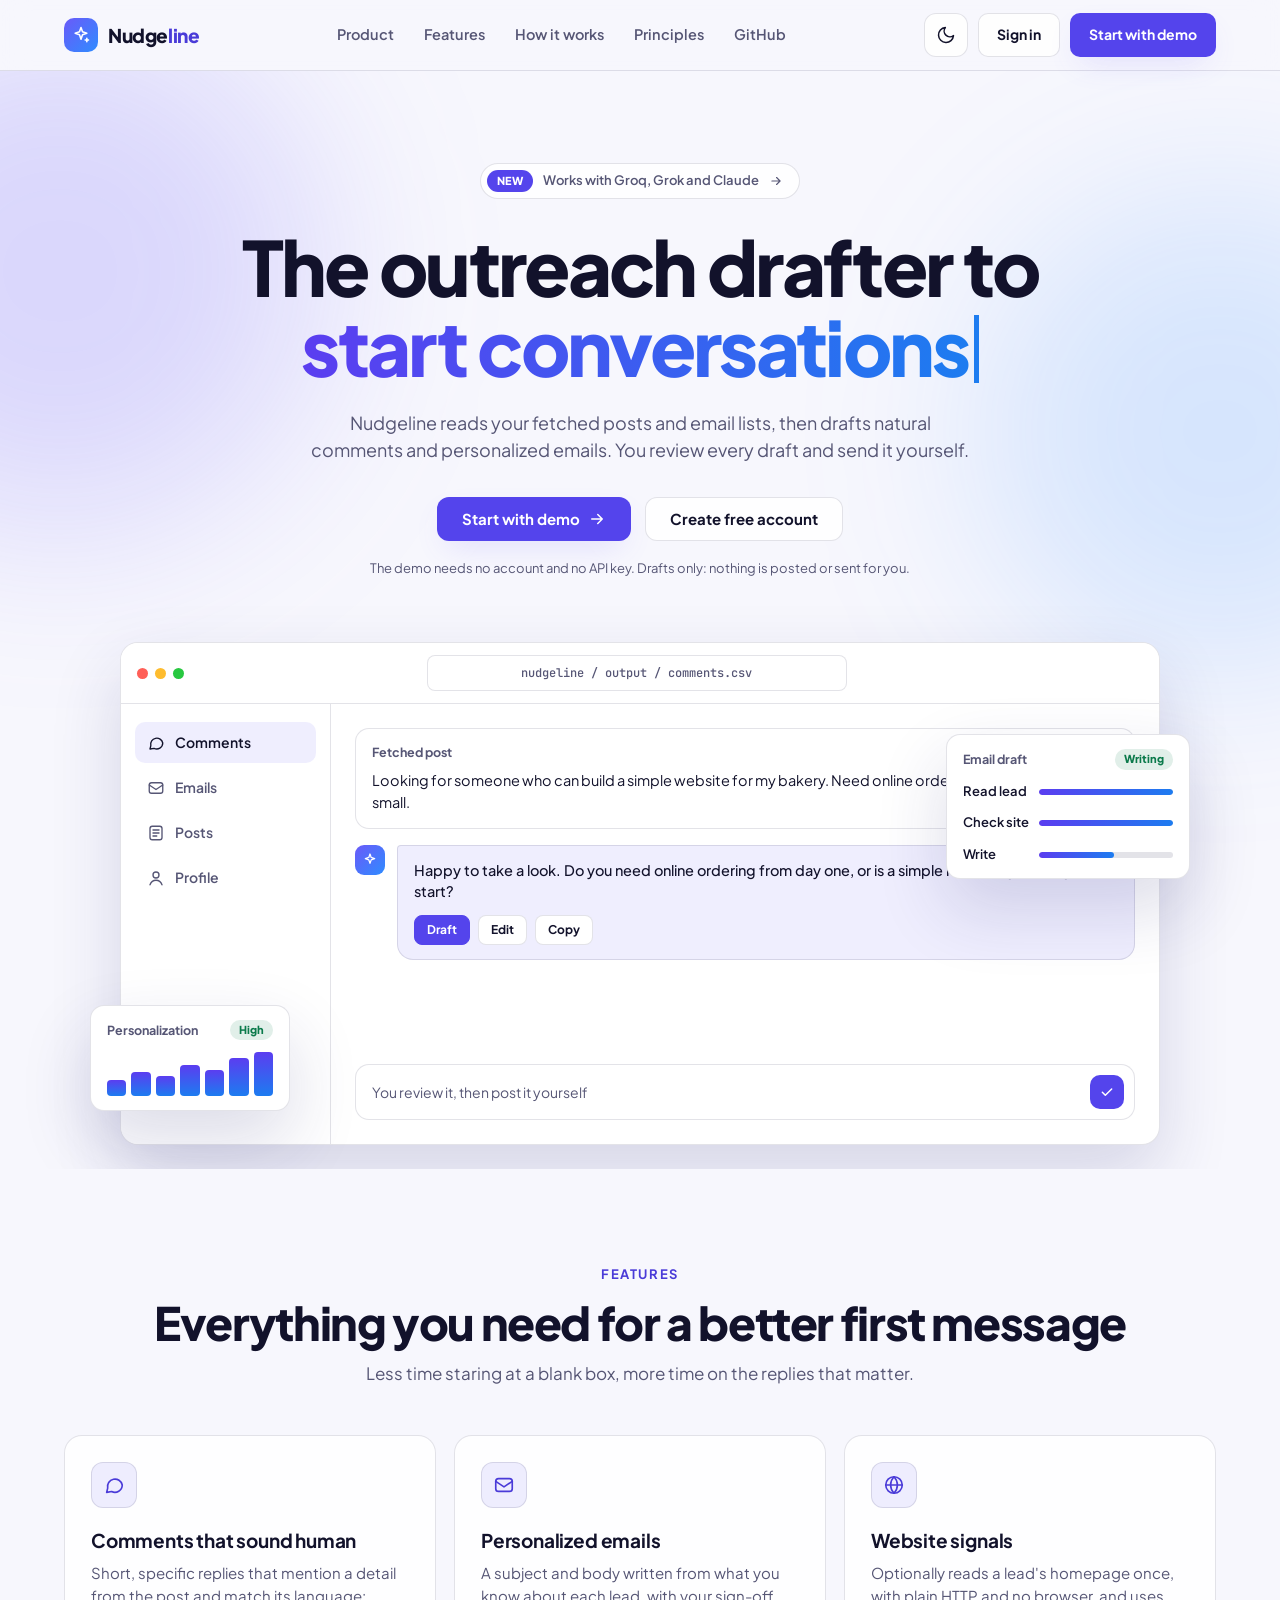
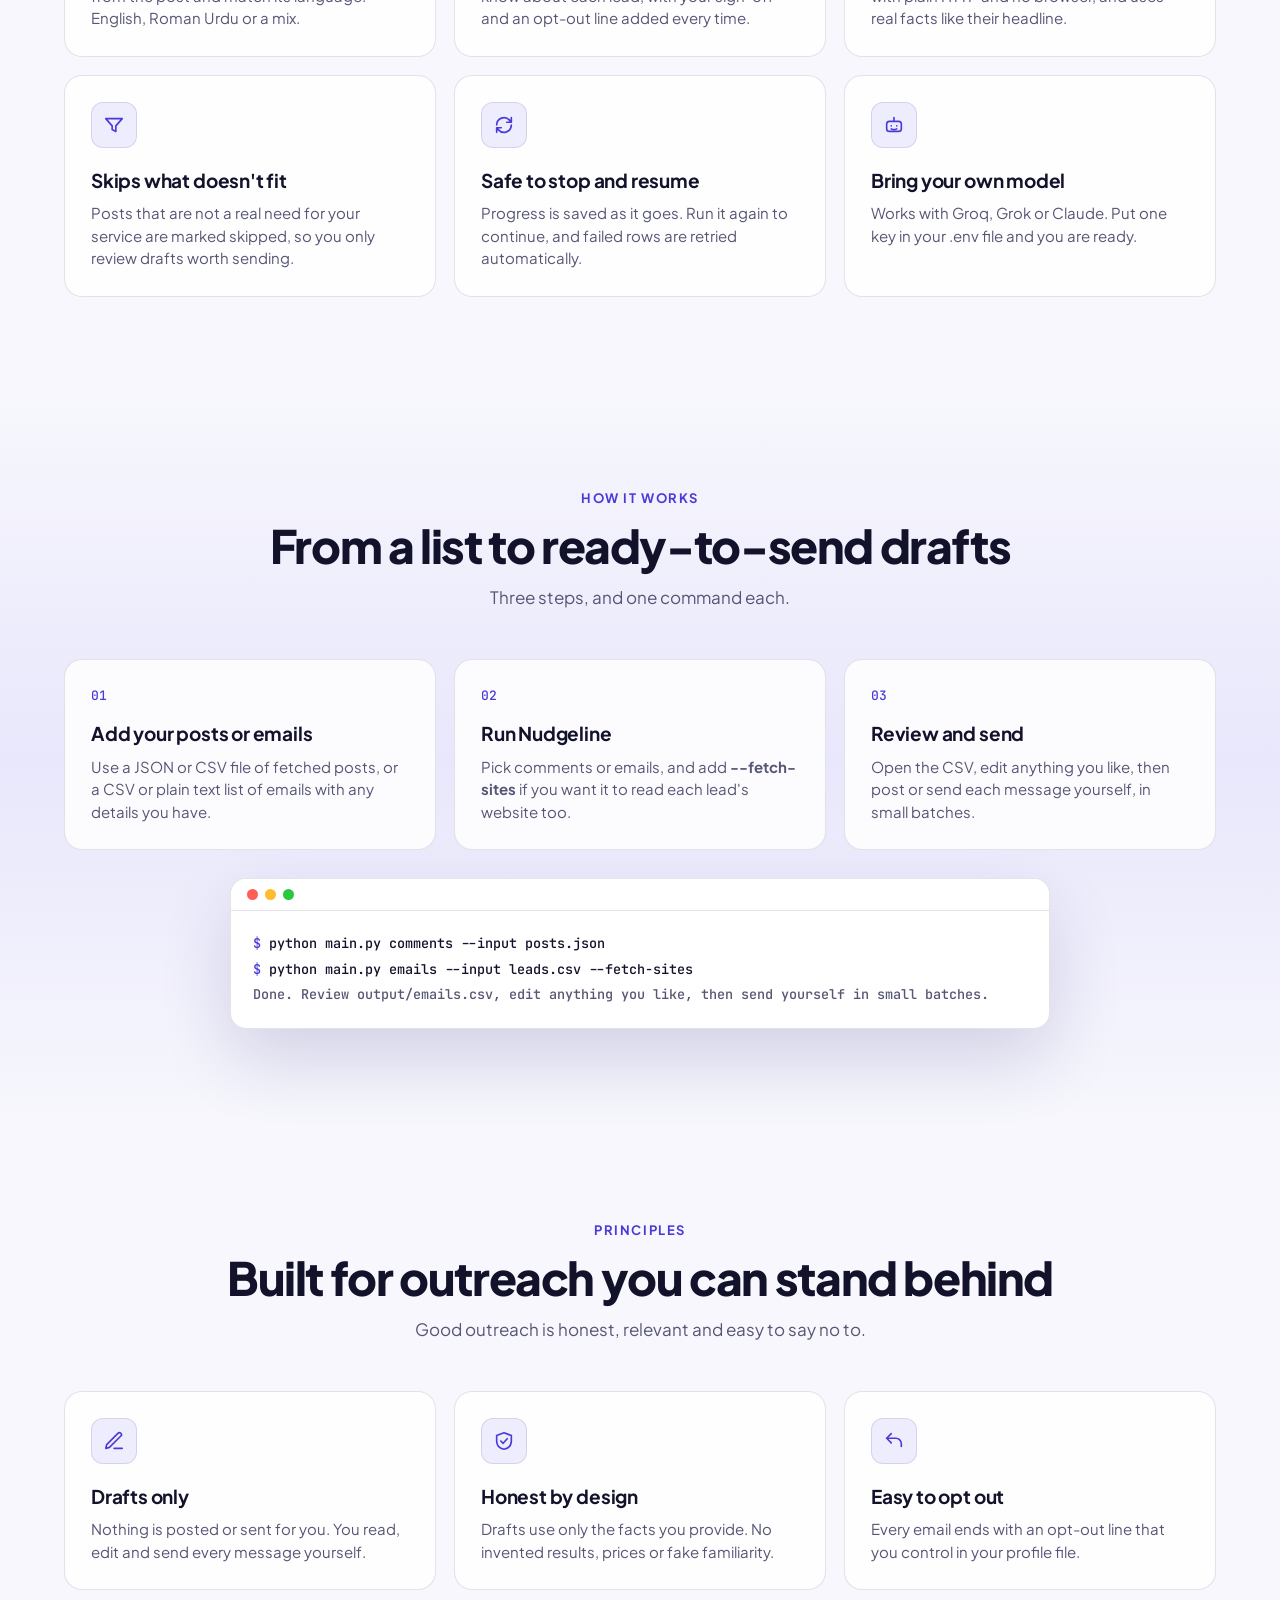
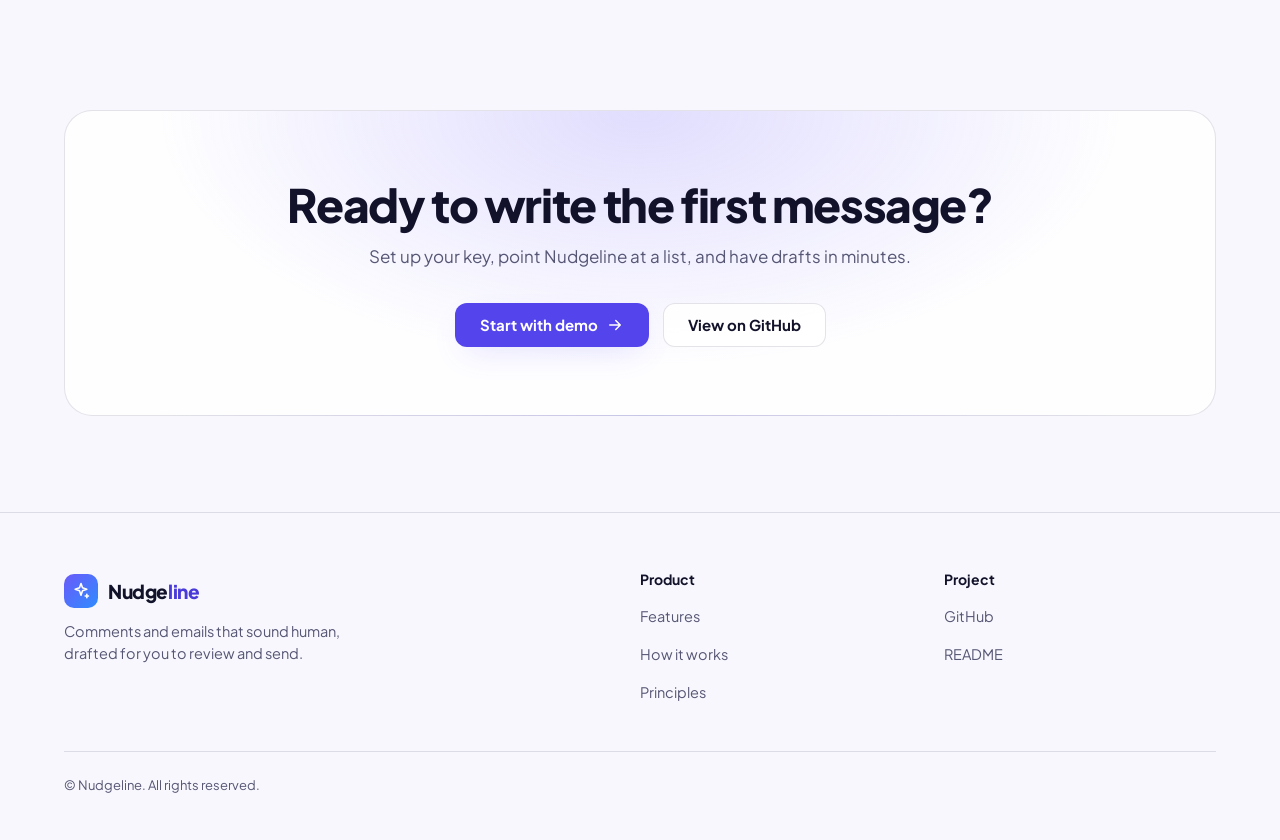
==== commit 92ba8704: "Trim public config example and landing page" ====
--- a/frontend/index.html
+++ b/frontend/index.html
@@ -33,7 +33,6 @@
         <a href="#features">Features</a>
         <a href="#how">How it works</a>
         <a href="#principles">Principles</a>
-        <a href="#pricing">Pricing</a>
         <a href="https://github.com/Hafsa-Anwar65/NudgeLine" target="_blank" rel="noopener">GitHub</a>
       </nav>
       <div class="nav-actions">
@@ -221,37 +220,6 @@
       </div>
     </section>
 
-    <section class="section band" id="pricing">
-      <div class="wrap">
-        <div class="head">
-          <div class="eyebrow">Pricing</div>
-          <h2 class="h2">Start free, subscribe when you need more</h2>
-          <p class="sub">Plans change how many leads one run can hold. Prices are examples: no payment is taken in this version.</p>
-        </div>
-        <div class="grid3 plans">
-          <div class="card plan">
-            <h3>Free</h3>
-            <div class="price">$0<small> / month</small></div>
-            <ul><li>Up to 10 leads per run</li><li>Comments and emails</li><li>Review, edit and export</li></ul>
-            <a class="btn btn-ghost" href="/app?plan=free" data-app>Create free account</a>
-          </div>
-          <div class="card plan featured">
-            <span class="tag">Most popular</span>
-            <h3>Pro</h3>
-            <div class="price">$12<small> / month</small></div>
-            <ul><li>Up to 100 leads per run</li><li>Everything in Free</li><li>Best for regular outreach</li></ul>
-            <a class="btn btn-primary" href="/app?plan=pro" data-app>Subscribe to Pro</a>
-          </div>
-          <div class="card plan">
-            <h3>Team</h3>
-            <div class="price">$29<small> / month</small></div>
-            <ul><li>Up to 200 leads per run</li><li>Everything in Pro</li><li>Built for bigger lists</li></ul>
-            <a class="btn btn-ghost" href="/app?plan=team" data-app>Subscribe to Team</a>
-          </div>
-        </div>
-      </div>
-    </section>
-
     <section class="section" id="cta" style="padding-top:24px">
       <div class="wrap">
         <div class="cta">
